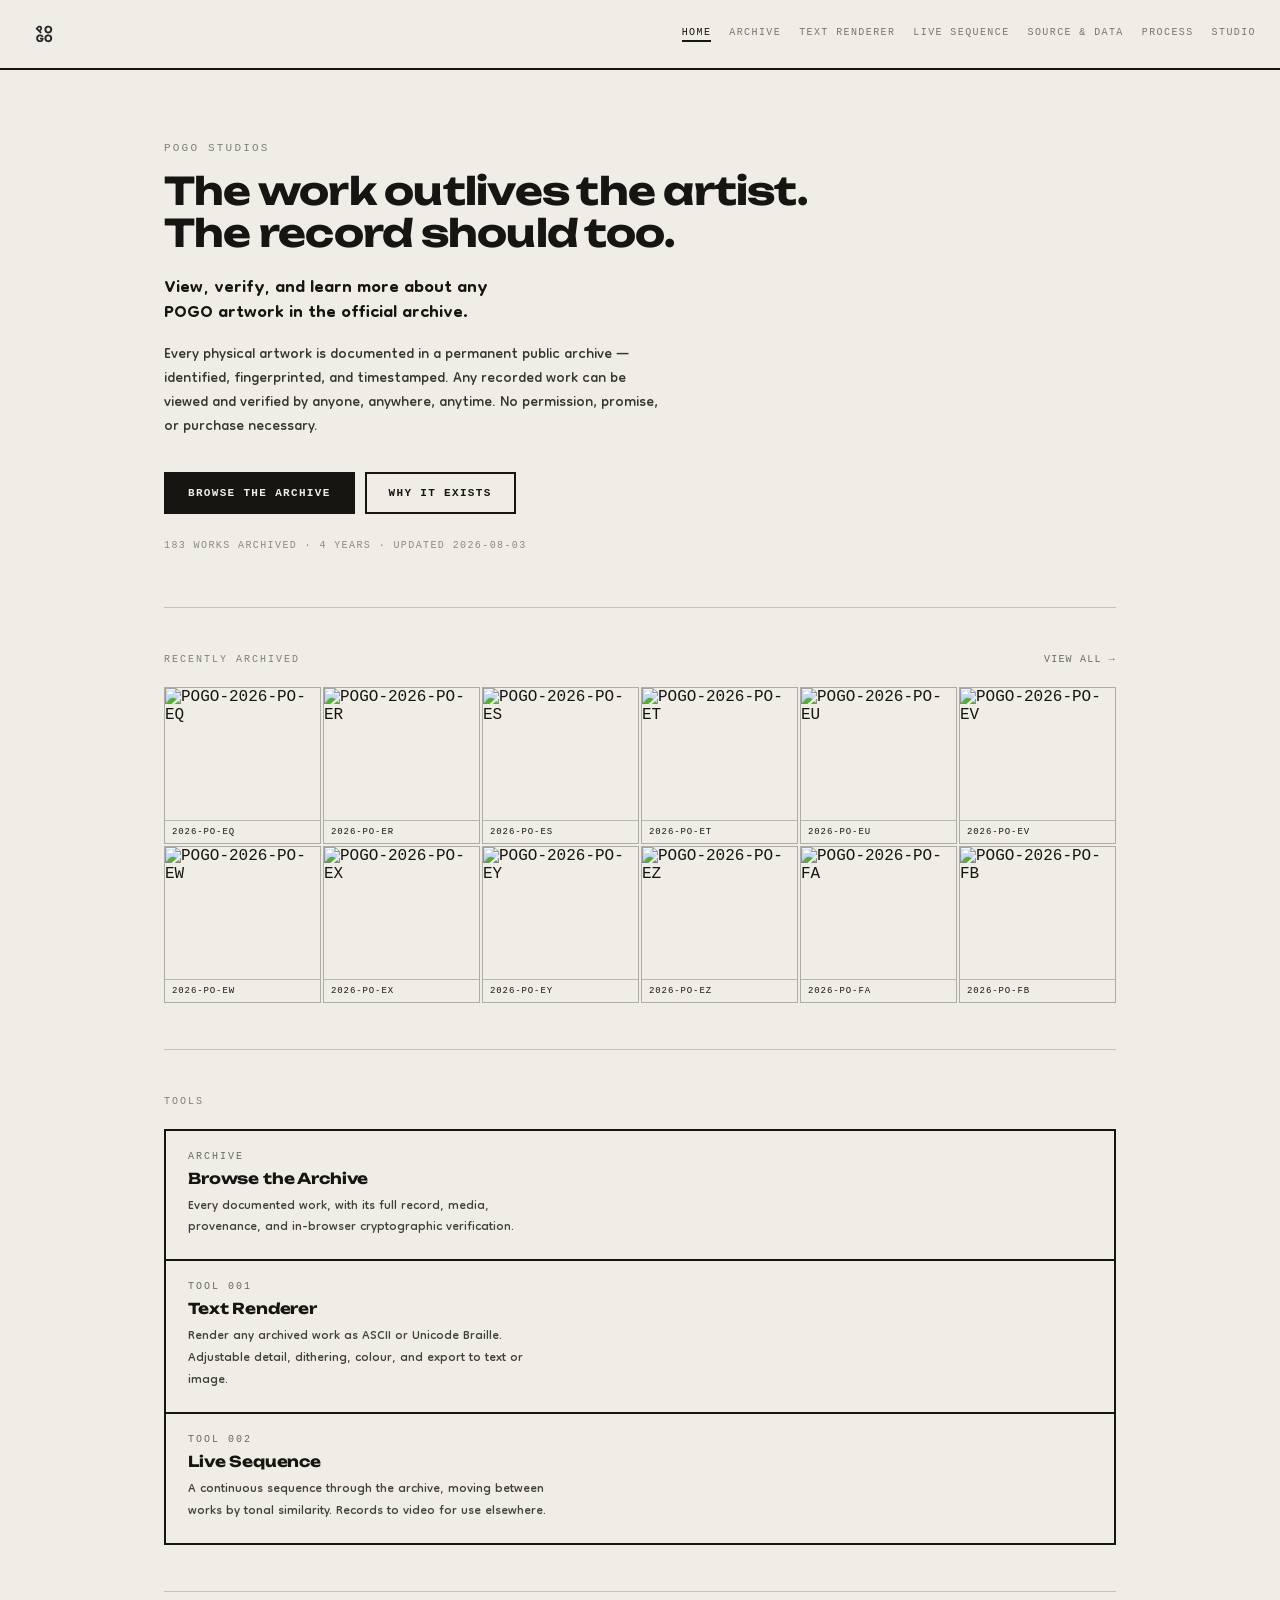
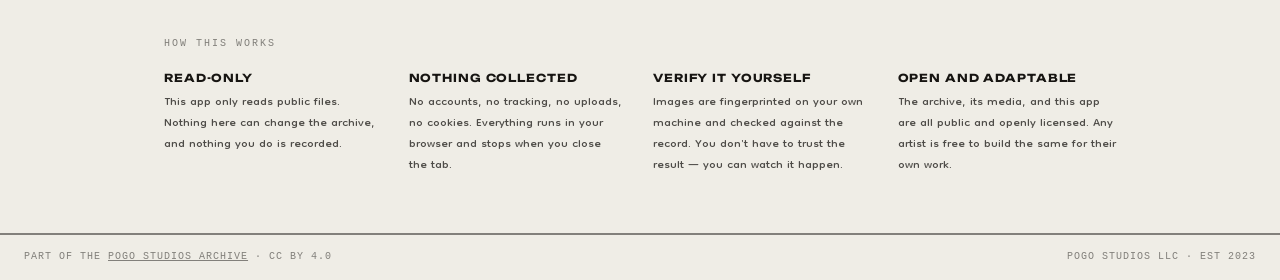
==== index.html @ b451d6ba "Add : Manifest, deep linking, typography, inquiry composer, accessibility Replaces GitHub API querie" ====
<!DOCTYPE html>
<html lang="en">
<head>
<meta charset="UTF-8">
<meta name="viewport" content="width=device-width, initial-scale=1.0">
<title>POGO Studios — Archive & Tools</title>
<meta name="description" content="A public, permanent record of physical artworks by POGO Studios, with tools for exploring and verifying them.">
<link rel="icon" href="pogo-mark.svg" type="image/svg+xml">
<link rel="stylesheet" href="fonts.css">
<style>
  * { box-sizing: border-box; margin: 0; padding: 0; }
  body {
    background: #EFEDE6; color: #171512;
    font-family: 'IBM Plex Mono', ui-monospace, 'Cascadia Code', Menlo, monospace;
    min-height: 100vh; display: flex; flex-direction: column;
  }
  nav {
    border-bottom: 2px solid #171512; padding: 14px 24px;
    display: flex; justify-content: space-between; align-items: center;
    flex-wrap: wrap; gap: 12px;
  }
  .mark {
    display: flex; align-items: center; gap: 9px;
    font-size: 12px; letter-spacing: 0.18em; font-weight: 700;
    color: #171512; text-decoration: none;
  }
  .mark img { height: 40px; width: auto; display: block; }
  .mark:hover { opacity: 0.6; }
  .navlinks { display: flex; gap: 18px; flex-wrap: wrap; }
  .navlinks a {
    color: #171512; text-decoration: none; font-size: 10px;
    letter-spacing: 0.14em; opacity: 0.55; padding-bottom: 2px;
    border-bottom: 2px solid transparent;
  }
  .navlinks a:hover { opacity: 1; }
  .navlinks a.here { opacity: 1; border-bottom-color: #171512; }

  main { flex: 1; width: 100%; max-width: 1000px; margin: 0 auto; padding: 0 24px; }

  .intro { padding: 72px 0 56px; border-bottom: 1px solid rgba(23,21,18,0.2); }
  .eyebrow { font-size: 11px; letter-spacing: 0.2em; opacity: 0.5; margin-bottom: 16px; }
  h1 {
    font-family: var(--font-display);
    font-size: clamp(21px, 4vw, 38px); font-weight: 700;
    letter-spacing: -0.02em; line-height: 1.1; max-width: 24ch;
    hyphens: none; text-wrap: nowrap;
  }
  .subhead {
    font-family: var(--font-body);
    margin-top: 22px; font-size: clamp(21px, 2.8vw, 27px); line-height: 0.95;
    font-weight: 700; max-width: 46ch; text-wrap: balance; hyphens: none;
  }
  .lede {
    font-family: var(--font-body);
    margin-top: 16px; font-size: clamp(19px, 2.2vw, 22px); line-height: 1.1;
    max-width: 62ch; opacity: 0.85; text-align: left;
    hyphens: none; text-wrap: pretty;
  }
  .assure div p { text-align: left; hyphens: none; text-wrap: pretty; }
  .cta { display: flex; gap: 10px; margin-top: 32px; flex-wrap: wrap; }
  .cta a {
    text-decoration: none; font-size: 11px; letter-spacing: 0.12em; font-weight: 700;
    padding: 13px 22px; border: 2px solid #171512; color: #171512;
  }
  .cta a.primary { background: #171512; color: #EFEDE6; }
  .cta a:hover { background: #171512; color: #EFEDE6; }
  .cta a.primary:hover { background: transparent; color: #171512; }
  .stat { margin-top: 26px; font-size: 10px; letter-spacing: 0.14em; opacity: 0.45; }

  .section { padding: 46px 0; border-bottom: 1px solid rgba(23,21,18,0.2); }
  .shead {
    display: flex; justify-content: space-between; align-items: baseline;
    gap: 12px; flex-wrap: wrap; margin-bottom: 22px;
  }
  .stitle { font-size: 10px; letter-spacing: 0.2em; opacity: 0.5; }
  .smore { font-size: 10px; letter-spacing: 0.12em; color: #171512; text-decoration: none; opacity: 0.6; }
  .smore:hover { opacity: 1; }

  .grid { display: grid; grid-template-columns: repeat(auto-fill, minmax(150px, 1fr)); gap: 2px; }
  .cell {
    display: block; text-decoration: none; color: #171512;
    border: 1px solid rgba(23,21,18,0.3); background: transparent;
    aspect-ratio: 1 / 1; position: relative; overflow: hidden;
  }
  .cell img { width: 100%; height: 100%; object-fit: cover; display: block; }
  .cell .cid {
    position: absolute; left: 0; right: 0; bottom: 0;
    background: rgba(239,237,230,0.92); font-size: 9px; letter-spacing: 0.1em;
    padding: 6px 7px; border-top: 1px solid rgba(23,21,18,0.25);
  }
  .cell:hover { outline: 2px solid #171512; outline-offset: -2px; }
  .gridnote { font-size: 10px; opacity: 0.45; letter-spacing: 0.1em; }

  .tools { display: flex; flex-direction: column; }
  .tool {
    display: block; text-decoration: none; color: #171512;
    border: 2px solid #171512; padding: 20px 22px;
    transition: background 0.15s, color 0.15s;
  }
  .tool + .tool { border-top: none; }
  .tool:hover { background: #171512; color: #EFEDE6; }
  .tool .num { font-size: 10px; letter-spacing: 0.2em; opacity: 0.6; }
  .tool .name { font-family: var(--font-display); font-size: 15px; font-weight: 700; margin-top: 7px; letter-spacing: -0.01em; }
  .tool .desc { font-family: var(--font-body); font-size: 19px; line-height: 1.15; margin-top: 8px; opacity: 0.8; max-width: 52ch; }

  .assure { display: grid; grid-template-columns: repeat(auto-fit, minmax(210px, 1fr)); gap: 26px; }
  .assure div h3 { font-family: var(--font-display); font-size: 11px; letter-spacing: 0.08em; margin-bottom: 8px; }
  .assure div p { font-family: var(--font-body); font-size: 18px; line-height: 1.18; opacity: 0.75; }

  footer {
    border-top: 2px solid #171512; padding: 16px 24px; margin-top: 10px;
    font-size: 10px; letter-spacing: 0.1em; opacity: 0.5;
    display: flex; justify-content: space-between; align-items: center;
    gap: 12px; flex-wrap: wrap;
  }
  footer a { color: inherit; }
  @media (max-width: 600px) { footer { flex-direction: column; align-items: flex-start; gap: 6px; } }

  @media (max-width: 900px) {
    nav { padding: 11px 16px; }
    .navlinks {
      flex-wrap: nowrap; overflow-x: auto; gap: 14px;
      -webkit-overflow-scrolling: touch; scrollbar-width: none; max-width: 100%;
    }
    .navlinks::-webkit-scrollbar { display: none; }
    .navlinks a { white-space: nowrap; font-size: 9.5px; }
    main { padding: 0 16px; }
    .intro { padding: 44px 0 38px; }
    h1 { text-wrap: balance; }
    h1 br { display: none; }
    .section { padding: 34px 0; }
    .grid { grid-template-columns: repeat(auto-fill, minmax(120px, 1fr)); }
  }
  @media (max-width: 600px) {
    .mark span { display: none; }
    .mark img { height: 34px; }
  }
</style>
</head>
<body>

<nav>
  <a class="mark" href="index.html"><img src="pogo-mark.svg" alt="POGO Studios"></a>
  <div class="navlinks">
    <a href="index.html" class="here">HOME</a>
    <a href="archive.html">ARCHIVE</a>
    <a href="text-renderer.html">TEXT RENDERER</a>
    <a href="art-to-text-live-sequence.html">LIVE SEQUENCE</a>
    <a href="https://github.com/POGO-XYZ" target="_blank" rel="noopener">SOURCE &amp; DATA</a>
    <a href="https://www.pogostudios.xyz/process" target="_blank" rel="noopener">PROCESS</a>
    <a href="https://www.pogostudios.xyz" target="_blank" rel="noopener">STUDIO</a>
  </div>
</nav>

<main>

  <section class="intro">
    <div class="eyebrow">POGO STUDIOS</div>
    <h1>The work outlives the artist.<br>The record should too.</h1>
    <p class="subhead">View, verify, and learn more about any POGO artwork in the official archive.</p>
    <p class="lede">
      Every physical artwork is documented in a permanent public archive — identified,
      fingerprinted, and timestamped. Any recorded work can be viewed and verified by
      anyone, anywhere, anytime. No permission, promise, or purchase necessary.
    </p>
    <div class="cta">
      <a class="primary" href="archive.html">BROWSE THE ARCHIVE</a>
      <a href="https://www.pogostudios.xyz/writings/all-creation-testifies" target="_blank" rel="noopener">WHY IT EXISTS</a>
    </div>
    <div class="stat" id="stat">&nbsp;</div>
  </section>

  <section class="section">
    <div class="shead">
      <div class="stitle">RECENTLY ARCHIVED</div>
      <a class="smore" href="archive.html">VIEW ALL →</a>
    </div>
    <div class="grid" id="recent"><div class="gridnote">Loading…</div></div>
  </section>

  <section class="section">
    <div class="shead"><div class="stitle">TOOLS</div></div>
    <div class="tools">
      <a class="tool" href="archive.html">
        <div class="num">ARCHIVE</div>
        <div class="name">Browse the Archive</div>
        <div class="desc">Every documented work, with its full record, media, provenance, and in-browser cryptographic verification.</div>
      </a>
      <a class="tool" href="text-renderer.html">
        <div class="num">TOOL 001</div>
        <div class="name">Text Renderer</div>
        <div class="desc">Render any archived work as ASCII or Unicode Braille. Adjustable detail, dithering, colour, and export to text or image.</div>
      </a>
      <a class="tool" href="art-to-text-live-sequence.html">
        <div class="num">TOOL 002</div>
        <div class="name">Live Sequence</div>
        <div class="desc">A continuous sequence through the archive, moving between works by tonal similarity. Records to video for use elsewhere.</div>
      </a>
    </div>
  </section>

  <section class="section" style="border-bottom:none">
    <div class="shead"><div class="stitle">HOW THIS WORKS</div></div>
    <div class="assure">
      <div>
        <h3>READ-ONLY</h3>
        <p>This app only reads public files. Nothing here can change the archive, and nothing you do is recorded.</p>
      </div>
      <div>
        <h3>NOTHING COLLECTED</h3>
        <p>No accounts, no tracking, no uploads, no cookies. Everything runs in your browser and stops when you close the tab.</p>
      </div>
      <div>
        <h3>VERIFY IT YOURSELF</h3>
        <p>Images are fingerprinted on your own machine and checked against the record. You don't have to trust the result — you can watch it happen.</p>
      </div>
      <div>
        <h3>OPEN AND ADAPTABLE</h3>
        <p>The archive, its media, and this app are all public and openly licensed. Any artist is free to build the same for their own work.</p>
      </div>
    </div>
  </section>

</main>

<footer>
  <span>PART OF THE <a href="https://github.com/POGO-XYZ/POGO-ARCHIVE" target="_blank" rel="noopener">POGO STUDIOS ARCHIVE</a> · CC BY 4.0</span>
  <span>POGO STUDIOS LLC · EST 2023</span>
</footer>

<script>
(function () {
  "use strict";
  var RAW = "https://raw.githubusercontent.com/POGO-XYZ/POGO-ARCHIVE/main/";

  Promise.all([
    fetch("manifest.json", { cache: "no-cache" })
      .then(function (r) { return r.ok ? r.json() : null; }).catch(function () { return null; }),
    fetch(RAW + "LINKS/LISTINGS.JSON", { cache: "no-cache" })
      .then(function (r) { return r.json(); }).catch(function () { return { listings: {} }; })
  ]).then(function (res) {
    var m = res[0];
    var grid = document.getElementById("recent");
    if (!m || !m.works || !m.works.length) {
      grid.innerHTML = '<div class="gridnote">' +
        '<a class="smore" href="archive.html">OPEN THE ARCHIVE →</a></div>';
      return;
    }

    document.getElementById("stat").textContent =
      m.count + " WORKS ARCHIVED \u00B7 " + m.years.length + " YEARS \u00B7 UPDATED " + m.generated;

    var html = "";
    m.works.slice(0, 12).forEach(function (w) {
      if (!w.media_url) return;
      html += '<a class="cell" href="archive.html?id=' + encodeURIComponent(w.id) + '">' +
              '<img src="' + w.media_url + '" alt="' + w.id + '" loading="lazy">' +
              '<span class="cid">' + w.id.replace("POGO-", "") + '</span></a>';
    });
    grid.innerHTML = html || '<div class="gridnote">No media available yet.</div>';
  });
})();
</script>
</body>
</html>
---- fonts.css ----
/* POGO-APP — typography
   Self-hosted so the app has no third-party dependency and works offline.
   Unbounded  : headings and display
   Dongle     : body copy
   Annie      : occasional handwritten accents
   Monospace  : IDs, hashes, labels, and text renders — kept deliberately */

@font-face {
  font-family: 'Unbounded';
  src: url('fonts/unbounded-400.woff2') format('woff2');
  font-weight: 400; font-style: normal; font-display: swap;
}
@font-face {
  font-family: 'Unbounded';
  src: url('fonts/unbounded-700.woff2') format('woff2');
  font-weight: 700; font-style: normal; font-display: swap;
}
@font-face {
  font-family: 'Dongle';
  src: url('fonts/dongle-300.woff2') format('woff2');
  font-weight: 300; font-style: normal; font-display: swap;
}
@font-face {
  font-family: 'Dongle';
  src: url('fonts/dongle-400.woff2') format('woff2');
  font-weight: 400; font-style: normal; font-display: swap;
}
@font-face {
  font-family: 'Dongle';
  src: url('fonts/dongle-700.woff2') format('woff2');
  font-weight: 700; font-style: normal; font-display: swap;
}
@font-face {
  font-family: 'Annie Use Your Telescope';
  src: url('fonts/annie-400.woff2') format('woff2');
  font-weight: 400; font-style: normal; font-display: swap;
}

:root {
  --font-display: 'Unbounded', ui-sans-serif, system-ui, sans-serif;
  --font-body: 'Dongle', ui-sans-serif, system-ui, sans-serif;
  --font-hand: 'Annie Use Your Telescope', cursive;
  --font-mono: 'IBM Plex Mono', ui-monospace, 'Cascadia Code', Menlo, monospace;
}

/* Dongle renders small for its point size — it needs a larger base
   and a tighter line height than a typical sans would. */
.body-type {
  font-family: var(--font-body);
  font-size: 1.5em;
  line-height: 1.35;
}
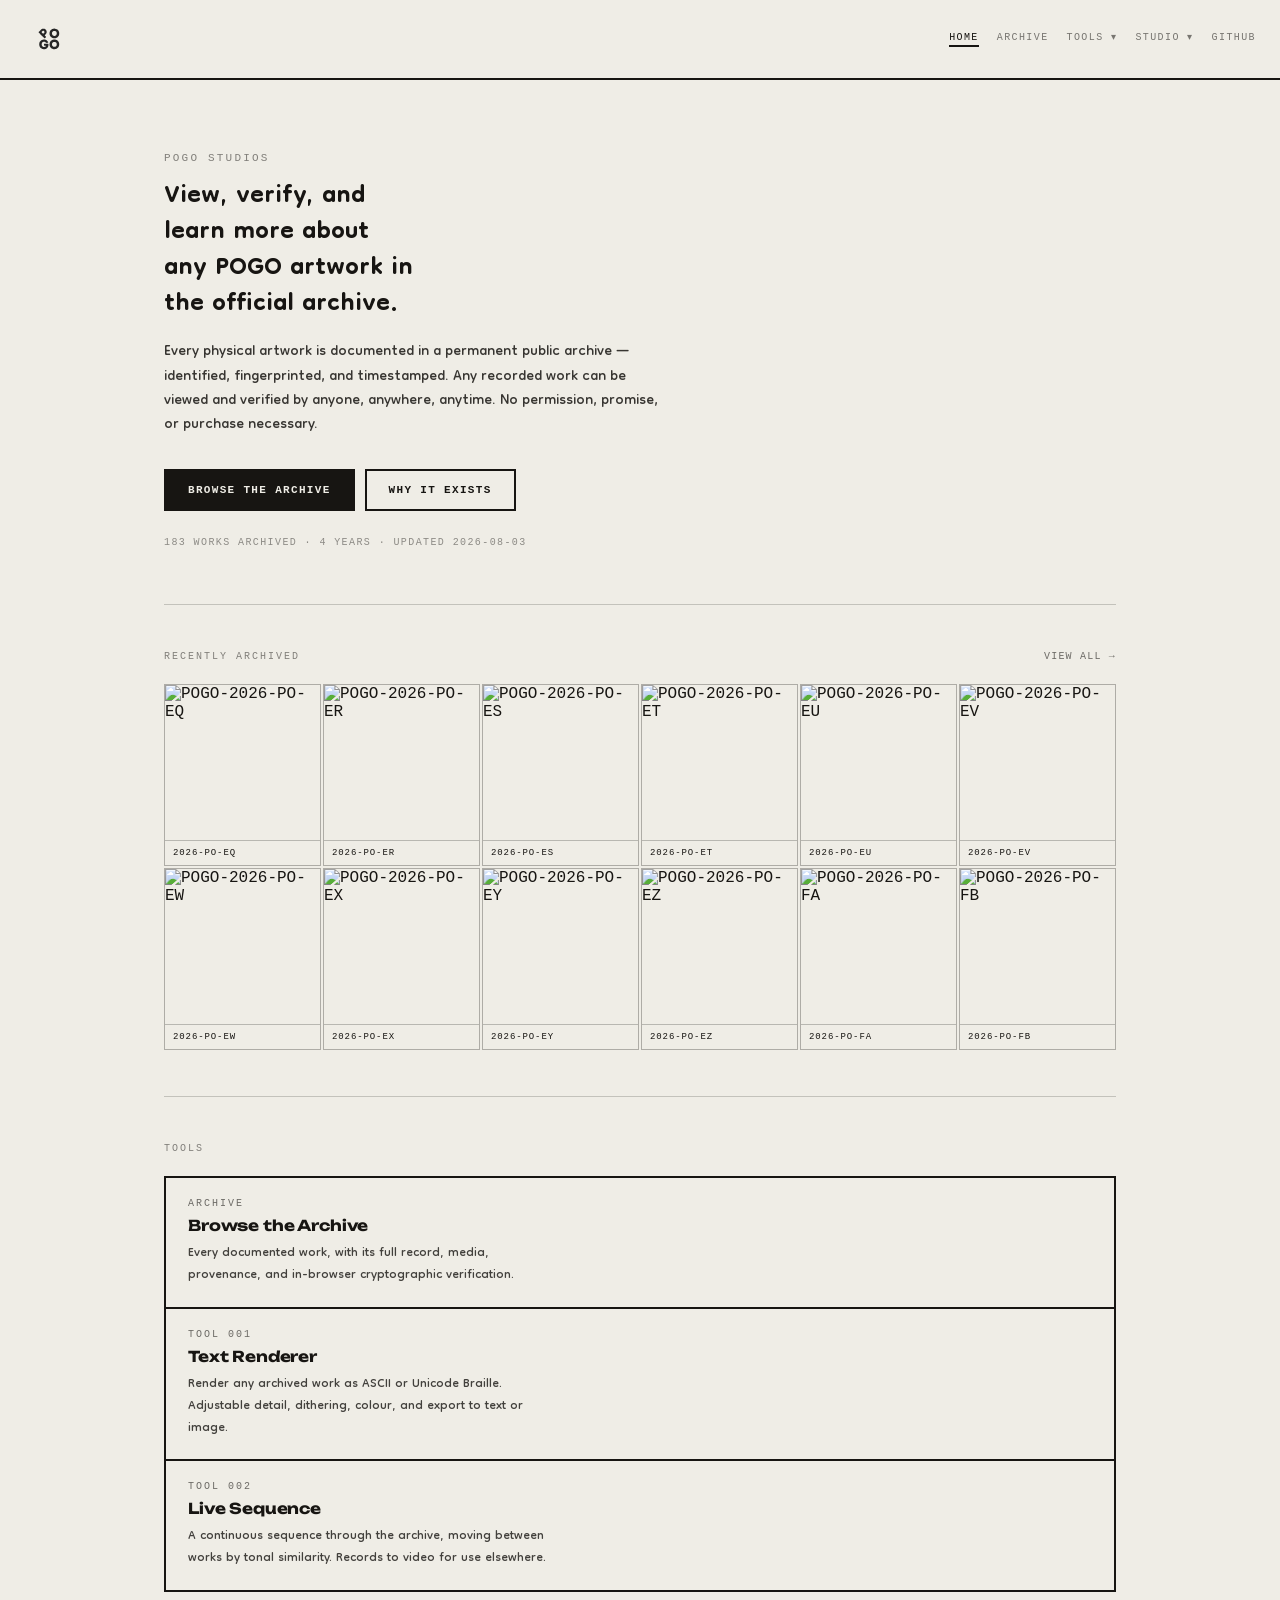
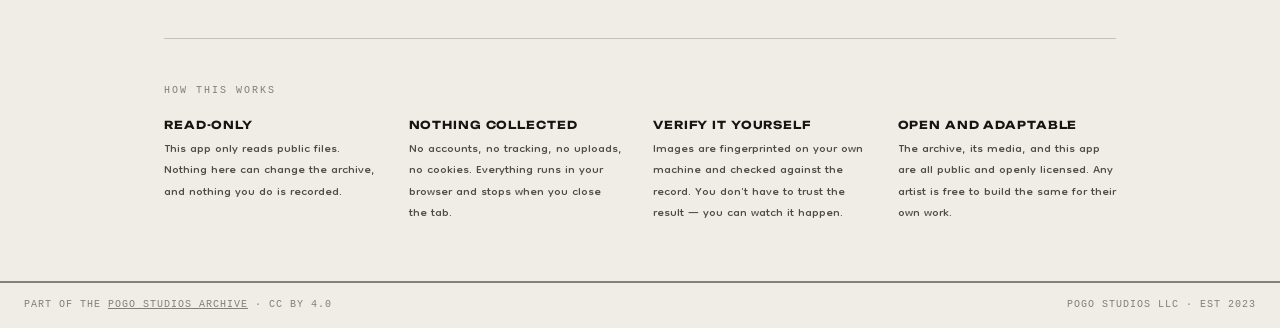
==== commit 4cd6385d: "Add browse grid, work navigation, and nav menus Archive opens to a browsable grid of all works. Adds" ====
--- a/index.html
+++ b/index.html
@@ -24,15 +24,39 @@
     font-size: 12px; letter-spacing: 0.18em; font-weight: 700;
     color: #171512; text-decoration: none;
   }
-  .mark img { height: 40px; width: auto; display: block; }
+  .mark img { height: 50px; width: auto; display: block; }
   .mark:hover { opacity: 0.6; }
-  .navlinks { display: flex; gap: 18px; flex-wrap: wrap; }
+  .navlinks { display: flex; gap: 18px; flex-wrap: wrap; align-items: center; }
   .navlinks a {
     color: #171512; text-decoration: none; font-size: 10px;
     letter-spacing: 0.14em; opacity: 0.55; padding-bottom: 2px;
     border-bottom: 2px solid transparent;
   }
   .navlinks a:hover { opacity: 1; }
+  .navdrop { position: relative; display: flex; align-items: center; }
+  .navtrigger {
+    font-family: inherit; font-size: 10px; letter-spacing: 0.14em;
+    background: none; border: none; padding: 0 0 2px; cursor: pointer;
+    display: block; line-height: inherit; font-weight: inherit;
+    color: #171512; opacity: 0.55; border-bottom: 2px solid transparent;
+  }
+  .navtrigger:hover, .navdrop.open .navtrigger { opacity: 1; }
+  .navdrop.open .navtrigger { border-bottom-color: #171512; }
+  .navmenu {
+    display: none; position: absolute; top: 100%; left: 0; z-index: 60;
+    max-width: min(240px, calc(100vw - 32px));
+    background: #EFEDE6; border: 2px solid #171512; min-width: 172px; margin-top: 6px;
+  }
+  .navdrop.open .navmenu { display: block; }
+  .navmenu a, .navmenu .navcopy {
+    display: block; width: 100%; text-align: left; padding: 10px 13px;
+    font-family: inherit; font-size: 10px; letter-spacing: 0.12em;
+    border: none; border-bottom: 1px solid rgba(128,128,128,0.35);
+    background: none; color: inherit; opacity: 0.75; cursor: pointer;
+  }
+  .navmenu a:last-child, .navmenu .navcopy:last-child { border-bottom: none; }
+  .navmenu a:hover, .navmenu .navcopy:hover { opacity: 1; background: rgba(128,128,128,0.16); }
+
   .navlinks a.here { opacity: 1; border-bottom-color: #171512; }
 
   main { flex: 1; width: 100%; max-width: 1000px; margin: 0 auto; padding: 0 24px; }
@@ -47,8 +71,9 @@
   }
   .subhead {
     font-family: var(--font-body);
-    margin-top: 22px; font-size: clamp(21px, 2.8vw, 27px); line-height: 0.95;
-    font-weight: 700; max-width: 46ch; text-wrap: balance; hyphens: none;
+    margin-top: 0; font-size: clamp(26px, 4vw, 38px); line-height: 0.95;
+    font-weight: 700; max-width: 24ch; text-wrap: balance; hyphens: none;
+    letter-spacing: 0;
   }
   .lede {
     font-family: var(--font-body);
@@ -80,15 +105,19 @@
   .cell {
     display: block; text-decoration: none; color: #171512;
     border: 1px solid rgba(23,21,18,0.3); background: transparent;
-    aspect-ratio: 1 / 1; position: relative; overflow: hidden;
-  }
-  .cell img { width: 100%; height: 100%; object-fit: cover; display: block; }
+  }
+  .cell .thumb {
+    aspect-ratio: 1 / 1; width: 100%; overflow: hidden;
+    display: block; background: #EFEDE6;
+  }
+  .cell .thumb img {
+    width: 100%; height: 100%; object-fit: contain; display: block;
+  }
   .cell .cid {
-    position: absolute; left: 0; right: 0; bottom: 0;
-    background: rgba(239,237,230,0.92); font-size: 9px; letter-spacing: 0.1em;
-    padding: 6px 7px; border-top: 1px solid rgba(23,21,18,0.25);
-  }
-  .cell:hover { outline: 2px solid #171512; outline-offset: -2px; }
+    display: block; font-size: 9px; letter-spacing: 0.1em;
+    padding: 7px 8px; border-top: 1px solid rgba(23,21,18,0.25);
+  }
+  .cell:hover { outline: 2px solid #171512; outline-offset: -1px; }
   .gridnote { font-size: 10px; opacity: 0.45; letter-spacing: 0.1em; }
 
   .tools { display: flex; flex-direction: column; }
@@ -133,7 +162,7 @@
   }
   @media (max-width: 600px) {
     .mark span { display: none; }
-    .mark img { height: 34px; }
+    .mark img { height: 42px; }
   }
 </style>
 </head>
@@ -144,11 +173,22 @@
   <div class="navlinks">
     <a href="index.html" class="here">HOME</a>
     <a href="archive.html">ARCHIVE</a>
-    <a href="text-renderer.html">TEXT RENDERER</a>
-    <a href="art-to-text-live-sequence.html">LIVE SEQUENCE</a>
-    <a href="https://github.com/POGO-XYZ" target="_blank" rel="noopener">SOURCE &amp; DATA</a>
-    <a href="https://www.pogostudios.xyz/process" target="_blank" rel="noopener">PROCESS</a>
-    <a href="https://www.pogostudios.xyz" target="_blank" rel="noopener">STUDIO</a>
+    <div class="navdrop">
+      <button class="navtrigger" type="button">TOOLS ▾</button>
+      <div class="navmenu">
+        <a href="text-renderer.html">TEXT RENDERER</a>
+        <a href="art-to-text-live-sequence.html">LIVE SEQUENCE</a>
+      </div>
+    </div>
+    <div class="navdrop">
+      <button class="navtrigger" type="button">STUDIO ▾</button>
+      <div class="navmenu">
+        <a href="https://www.pogostudios.xyz" target="_blank" rel="noopener">STUDIO SITE</a>
+        <a href="https://www.pogostudios.xyz/process" target="_blank" rel="noopener">PROCESS</a>
+        <button class="navcopy" type="button" data-copy="hello@pogostudios.xyz">CONTACT</button>
+      </div>
+    </div>
+    <a href="https://github.com/POGO-XYZ" target="_blank" rel="noopener">GITHUB</a>
   </div>
 </nav>
 
@@ -156,8 +196,7 @@
 
   <section class="intro">
     <div class="eyebrow">POGO STUDIOS</div>
-    <h1>The work outlives the artist.<br>The record should too.</h1>
-    <p class="subhead">View, verify, and learn more about any POGO artwork in the official archive.</p>
+    <h1 class="subhead">View, verify, and learn more about any POGO artwork in the official archive.</h1>
     <p class="lede">
       Every physical artwork is documented in a permanent public archive — identified,
       fingerprinted, and timestamped. Any recorded work can be viewed and verified by
@@ -254,10 +293,48 @@
     m.works.slice(0, 12).forEach(function (w) {
       if (!w.media_url) return;
       html += '<a class="cell" href="archive.html?id=' + encodeURIComponent(w.id) + '">' +
-              '<img src="' + w.media_url + '" alt="' + w.id + '" loading="lazy">' +
+              '<span class="thumb"><img src="' + w.media_url + '" alt="' + w.id + '" loading="lazy"></span>' +
               '<span class="cid">' + w.id.replace("POGO-", "") + '</span></a>';
     });
     grid.innerHTML = html || '<div class="gridnote">No media available yet.</div>';
+  });
+})();
+</script>
+
+<script>
+(function () {
+  var drops = document.querySelectorAll(".navdrop");
+  Array.prototype.forEach.call(drops, function (d) {
+    var t = d.querySelector(".navtrigger");
+    t.addEventListener("click", function (e) {
+      e.stopPropagation();
+      var wasOpen = d.classList.contains("open");
+      Array.prototype.forEach.call(drops, function (x) { x.classList.remove("open"); });
+      if (!wasOpen) d.classList.add("open");
+    });
+  });
+  document.addEventListener("click", function () {
+    Array.prototype.forEach.call(drops, function (d) { d.classList.remove("open"); });
+  });
+  document.addEventListener("keydown", function (e) {
+    if (e.key === "Escape") {
+      Array.prototype.forEach.call(drops, function (d) { d.classList.remove("open"); });
+    }
+  });
+
+  // Contact: copy the studio address rather than opening a mail client
+  Array.prototype.forEach.call(document.querySelectorAll(".navcopy"), function (b) {
+    b.addEventListener("click", function (e) {
+      e.stopPropagation();
+      var text = b.getAttribute("data-copy");
+      var done = function (ok) {
+        b.textContent = ok ? "COPIED \u2713" : text;
+        setTimeout(function () { b.textContent = "CONTACT"; }, 1800);
+      };
+      if (navigator.clipboard && navigator.clipboard.writeText) {
+        navigator.clipboard.writeText(text).then(function () { done(true); }, function () { done(false); });
+      } else { done(false); }
+    });
   });
 })();
 </script>
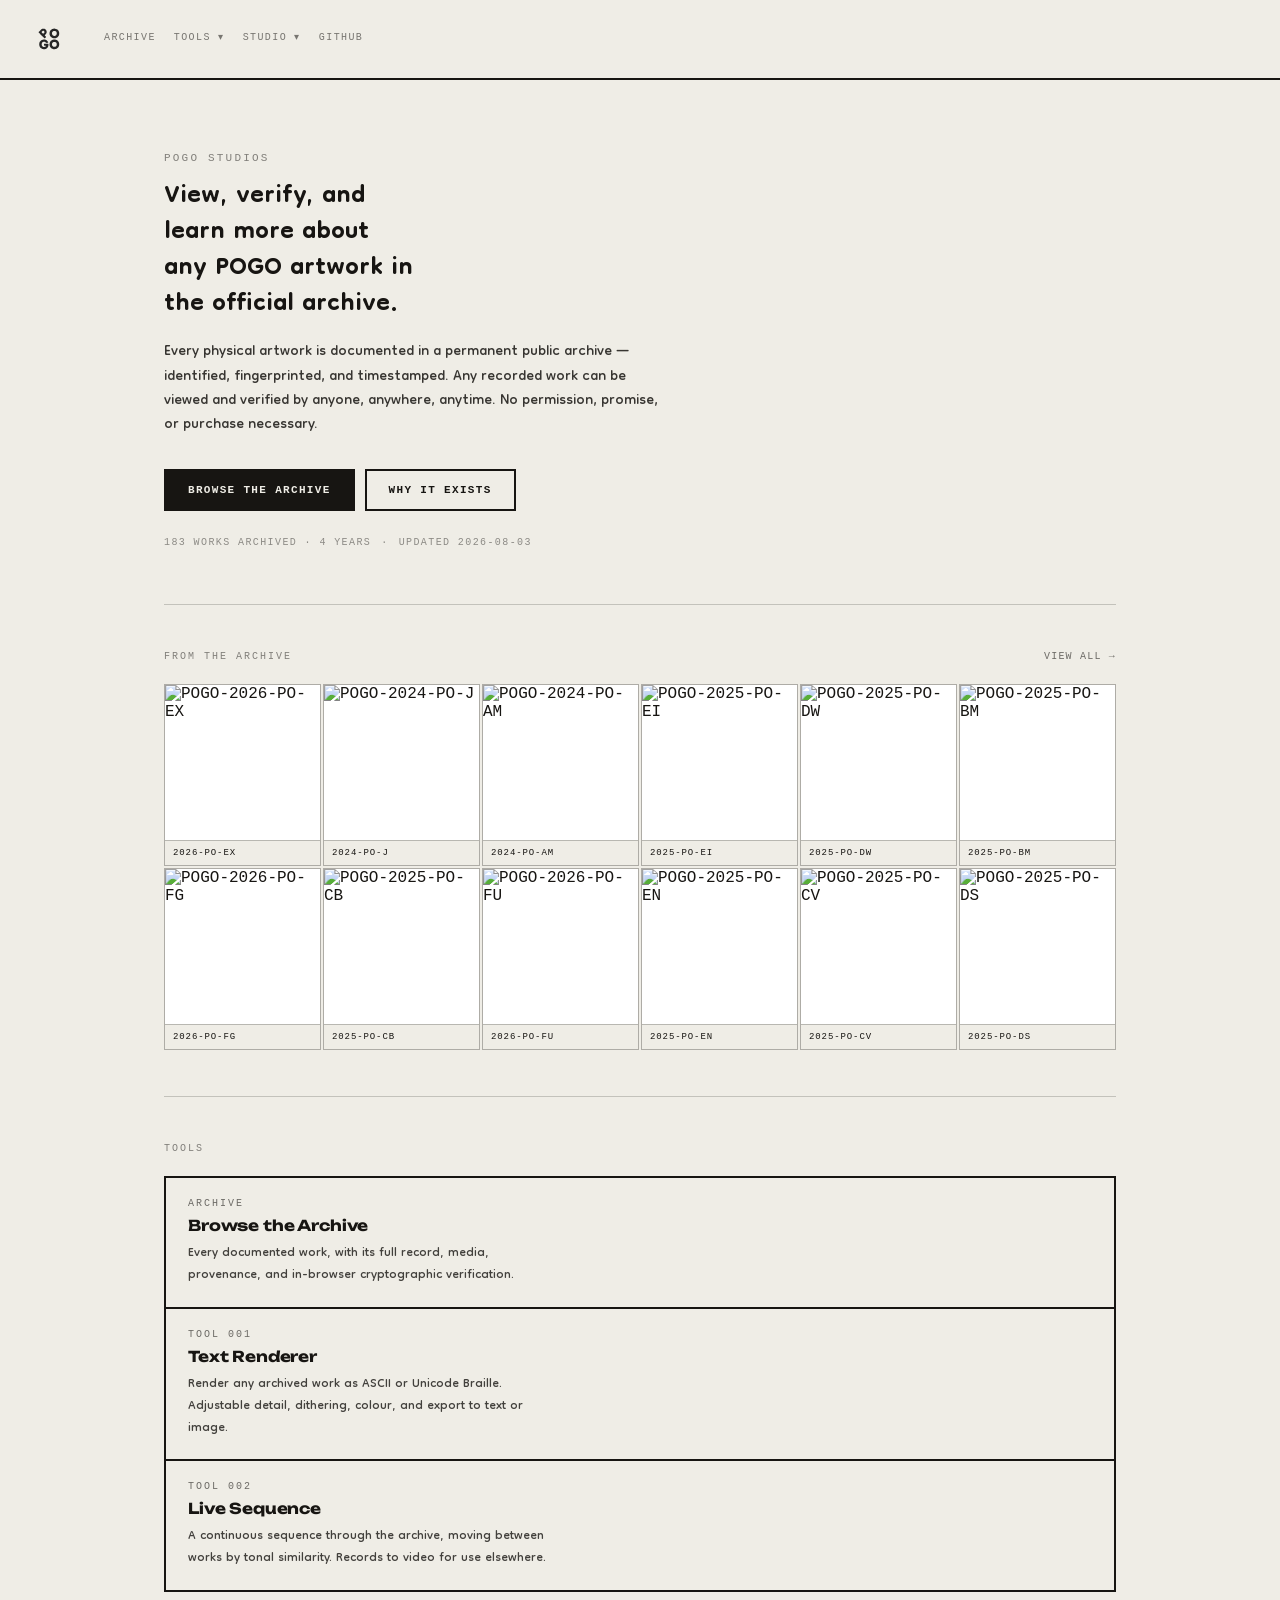
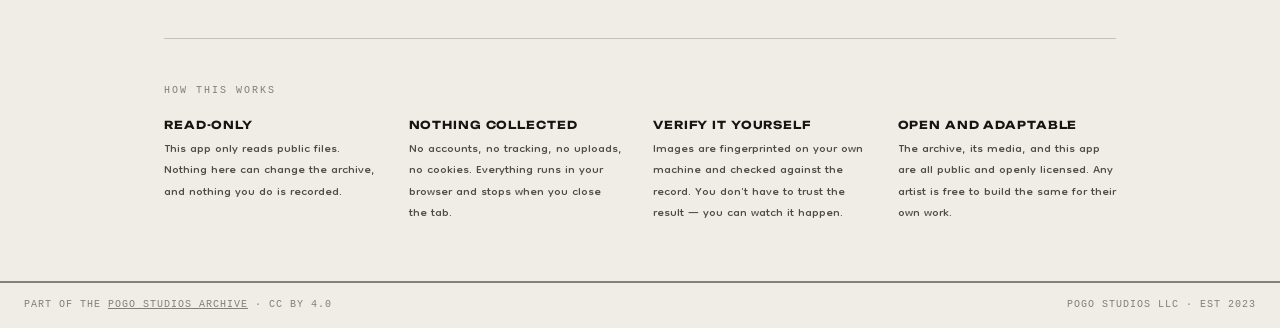
==== commit d5a85ed2: "Add mobile app shell and animated splash Mobile now uses a bottom tab bar and a session splash with " ====
--- a/index.html
+++ b/index.html
@@ -90,7 +90,15 @@
   .cta a.primary { background: #171512; color: #EFEDE6; }
   .cta a:hover { background: #171512; color: #EFEDE6; }
   .cta a.primary:hover { background: transparent; color: #171512; }
-  .stat { margin-top: 26px; font-size: 10px; letter-spacing: 0.14em; opacity: 0.45; }
+  .stat {
+    margin-top: 26px; font-size: 10px; letter-spacing: 0.14em; opacity: 0.45;
+    display: flex; gap: 0 10px; flex-wrap: wrap;
+  }
+  .stat #statDate::before { content: "\00B7"; margin-right: 10px; }
+  @media (max-width: 640px) {
+    .stat { flex-direction: column; gap: 4px; }
+    .stat #statDate::before { content: none; }
+  }
 
   .section { padding: 46px 0; border-bottom: 1px solid rgba(23,21,18,0.2); }
   .shead {
@@ -108,7 +116,7 @@
   }
   .cell .thumb {
     aspect-ratio: 1 / 1; width: 100%; overflow: hidden;
-    display: block; background: #EFEDE6;
+    display: block; background: #FFFFFF;
   }
   .cell .thumb img {
     width: 100%; height: 100%; object-fit: contain; display: block;
@@ -148,11 +156,11 @@
   @media (max-width: 900px) {
     nav { padding: 11px 16px; }
     .navlinks {
-      flex-wrap: nowrap; overflow-x: auto; gap: 14px;
-      -webkit-overflow-scrolling: touch; scrollbar-width: none; max-width: 100%;
-    }
-    .navlinks::-webkit-scrollbar { display: none; }
+      flex-wrap: wrap; overflow: visible; gap: 10px 14px; max-width: 100%;
+    }
     .navlinks a { white-space: nowrap; font-size: 9.5px; }
+    .navmenu a, .navmenu .navcopy { padding: 13px 14px; font-size: 11px; }
+    .navtrigger { font-size: 9.5px; }
     main { padding: 0 16px; }
     .intro { padding: 44px 0 38px; }
     h1 { text-wrap: balance; }
@@ -164,14 +172,84 @@
     .mark span { display: none; }
     .mark img { height: 42px; }
   }
+
+  /* ---------- desktop: nav sits left, menus stay inside the page ---------- */
+  nav { justify-content: flex-start; gap: 30px; }
+  .navmenu { max-width: 190px; min-width: 158px; }
+
+  /* ---------- mobile: app shell rather than a web nav ---------- */
+  .splash {
+    position: fixed; inset: 0; z-index: 200; display: none;
+    align-items: center; justify-content: center; overflow: hidden;
+    background-color: var(--splash-bg, #EFEDE6);
+    transition: opacity 0.5s ease;
+  }
+  /* Artwork sits in its own layer so it can move independently of the mark.
+     The drawing radiates outward, so the motion pushes gently outward too. */
+  .splash::before {
+    content: ""; position: absolute; inset: -6%;
+    background-image: url('splash.webp');
+    background-size: cover; background-position: center;
+    animation: splashDrift 2.6s cubic-bezier(0.16, 0.8, 0.3, 1) both;
+    will-change: transform, opacity;
+  }
+  @keyframes splashDrift {
+    0%   { opacity: 0; transform: scale(1.22) rotate(-2.2deg); }
+    35%  { opacity: 1; }
+    100% { opacity: 1; transform: scale(1.02) rotate(0deg); }
+  }
+  .splash img {
+    position: relative; width: 96px; height: auto;
+    animation: splashMark 1.1s cubic-bezier(0.16, 0.8, 0.3, 1) 0.25s both;
+    filter: drop-shadow(0 0 26px rgba(239,237,230,0.9));
+  }
+  @keyframes splashMark {
+    from { opacity: 0; transform: scale(0.7); }
+    to   { opacity: 1; transform: scale(1); }
+  }
+  .splash.gone { opacity: 0; pointer-events: none; }
+  .splash.gone::before { transform: scale(1.12); transition: transform 0.5s ease; }
+  @media (prefers-reduced-motion: reduce) {
+    .splash::before, .splash img { animation: none; opacity: 1; transform: none; }
+  }
+
+  .appbar { display: none; }
+
+  @media (max-width: 900px) {
+    .splash { display: flex; }
+
+    nav { justify-content: center; padding: 10px 14px; gap: 0; }
+    nav .navlinks { display: none; }
+    .mark { justify-content: center; }
+
+    .appbar {
+      display: flex; position: fixed; bottom: 0; left: 0; right: 0; z-index: 90;
+      background: var(--bar-bg, #EFEDE6);
+      border-top: 2px solid var(--bar-fg, #171512);
+      padding-bottom: env(safe-area-inset-bottom, 0px);
+    }
+    .appbar a {
+      flex: 1; text-align: center; text-decoration: none;
+      color: var(--bar-fg, #171512); font-size: 9.5px; letter-spacing: 0.1em;
+      font-weight: 700; padding: 15px 2px 14px; opacity: 0.45;
+      border-right: 1px solid rgba(128,128,128,0.3);
+    }
+    .appbar a:last-child { border-right: none; }
+    .appbar a.here { opacity: 1; }
+    .appbar a.here::before {
+      content: ""; display: block; height: 2px; width: 22px;
+      background: var(--bar-fg, #171512); margin: -15px auto 11px;
+    }
+    body { padding-bottom: calc(52px + env(safe-area-inset-bottom, 0px)); }
+  }
 </style>
 </head>
 <body>
+<div class="splash" id="splash"><img src="pogo-mark.svg" alt="POGO Studios"></div>
 
 <nav>
   <a class="mark" href="index.html"><img src="pogo-mark.svg" alt="POGO Studios"></a>
   <div class="navlinks">
-    <a href="index.html" class="here">HOME</a>
     <a href="archive.html">ARCHIVE</a>
     <div class="navdrop">
       <button class="navtrigger" type="button">TOOLS ▾</button>
@@ -206,12 +284,12 @@
       <a class="primary" href="archive.html">BROWSE THE ARCHIVE</a>
       <a href="https://www.pogostudios.xyz/writings/all-creation-testifies" target="_blank" rel="noopener">WHY IT EXISTS</a>
     </div>
-    <div class="stat" id="stat">&nbsp;</div>
+    <div class="stat" id="stat"><span id="statMain">&nbsp;</span><span id="statDate"></span></div>
   </section>
 
   <section class="section">
     <div class="shead">
-      <div class="stitle">RECENTLY ARCHIVED</div>
+      <div class="stitle">FROM THE ARCHIVE</div>
       <a class="smore" href="archive.html">VIEW ALL →</a>
     </div>
     <div class="grid" id="recent"><div class="gridnote">Loading…</div></div>
@@ -286,11 +364,18 @@
       return;
     }
 
-    document.getElementById("stat").textContent =
-      m.count + " WORKS ARCHIVED \u00B7 " + m.years.length + " YEARS \u00B7 UPDATED " + m.generated;
-
+    document.getElementById("statMain").textContent =
+      m.count + " WORKS ARCHIVED \u00B7 " + m.years.length + " YEARS";
+    document.getElementById("statDate").textContent = "UPDATED " + m.generated;
+
+    // shuffle so a different twelve appear on each visit
+    var pool = m.works.filter(function (w) { return w.media_url; });
+    for (var i = pool.length - 1; i > 0; i--) {
+      var j = Math.floor(Math.random() * (i + 1));
+      var t = pool[i]; pool[i] = pool[j]; pool[j] = t;
+    }
     var html = "";
-    m.works.slice(0, 12).forEach(function (w) {
+    pool.slice(0, 12).forEach(function (w) {
       if (!w.media_url) return;
       html += '<a class="cell" href="archive.html?id=' + encodeURIComponent(w.id) + '">' +
               '<span class="thumb"><img src="' + w.media_url + '" alt="' + w.id + '" loading="lazy"></span>' +
@@ -338,5 +423,37 @@
   });
 })();
 </script>
+<nav class="appbar">
+  <a href="index.html" data-page="index">HOME</a>
+  <a href="archive.html" data-page="archive">ARCHIVE</a>
+  <a href="text-renderer.html" data-page="text-renderer">RENDER</a>
+  <a href="art-to-text-live-sequence.html" data-page="art-to-text-live-sequence">SEQUENCE</a>
+</nav>
+
+<script>
+(function () {
+  // Splash: shown once per session so returning to a page feels instant
+  var sp = document.getElementById("splash");
+  if (sp) {
+    var seen = false;
+    try { seen = sessionStorage.getItem("pogo-splash") === "1"; } catch (e) {}
+    if (seen) { sp.parentNode.removeChild(sp); }
+    else {
+      try { sessionStorage.setItem("pogo-splash", "1"); } catch (e) {}
+      setTimeout(function () {
+        sp.classList.add("gone");
+        setTimeout(function () { if (sp.parentNode) sp.parentNode.removeChild(sp); }, 500);
+      }, 1500);
+    }
+  }
+  // Mark the active tab from the filename
+  var here = (location.pathname.split("/").pop() || "index.html").replace(/\.html$/, "");
+  if (!here) here = "index";
+  var tabs = document.querySelectorAll(".appbar a");
+  Array.prototype.forEach.call(tabs, function (a) {
+    if (a.getAttribute("data-page") === here) a.classList.add("here");
+  });
+})();
+</script>
 </body>
 </html>
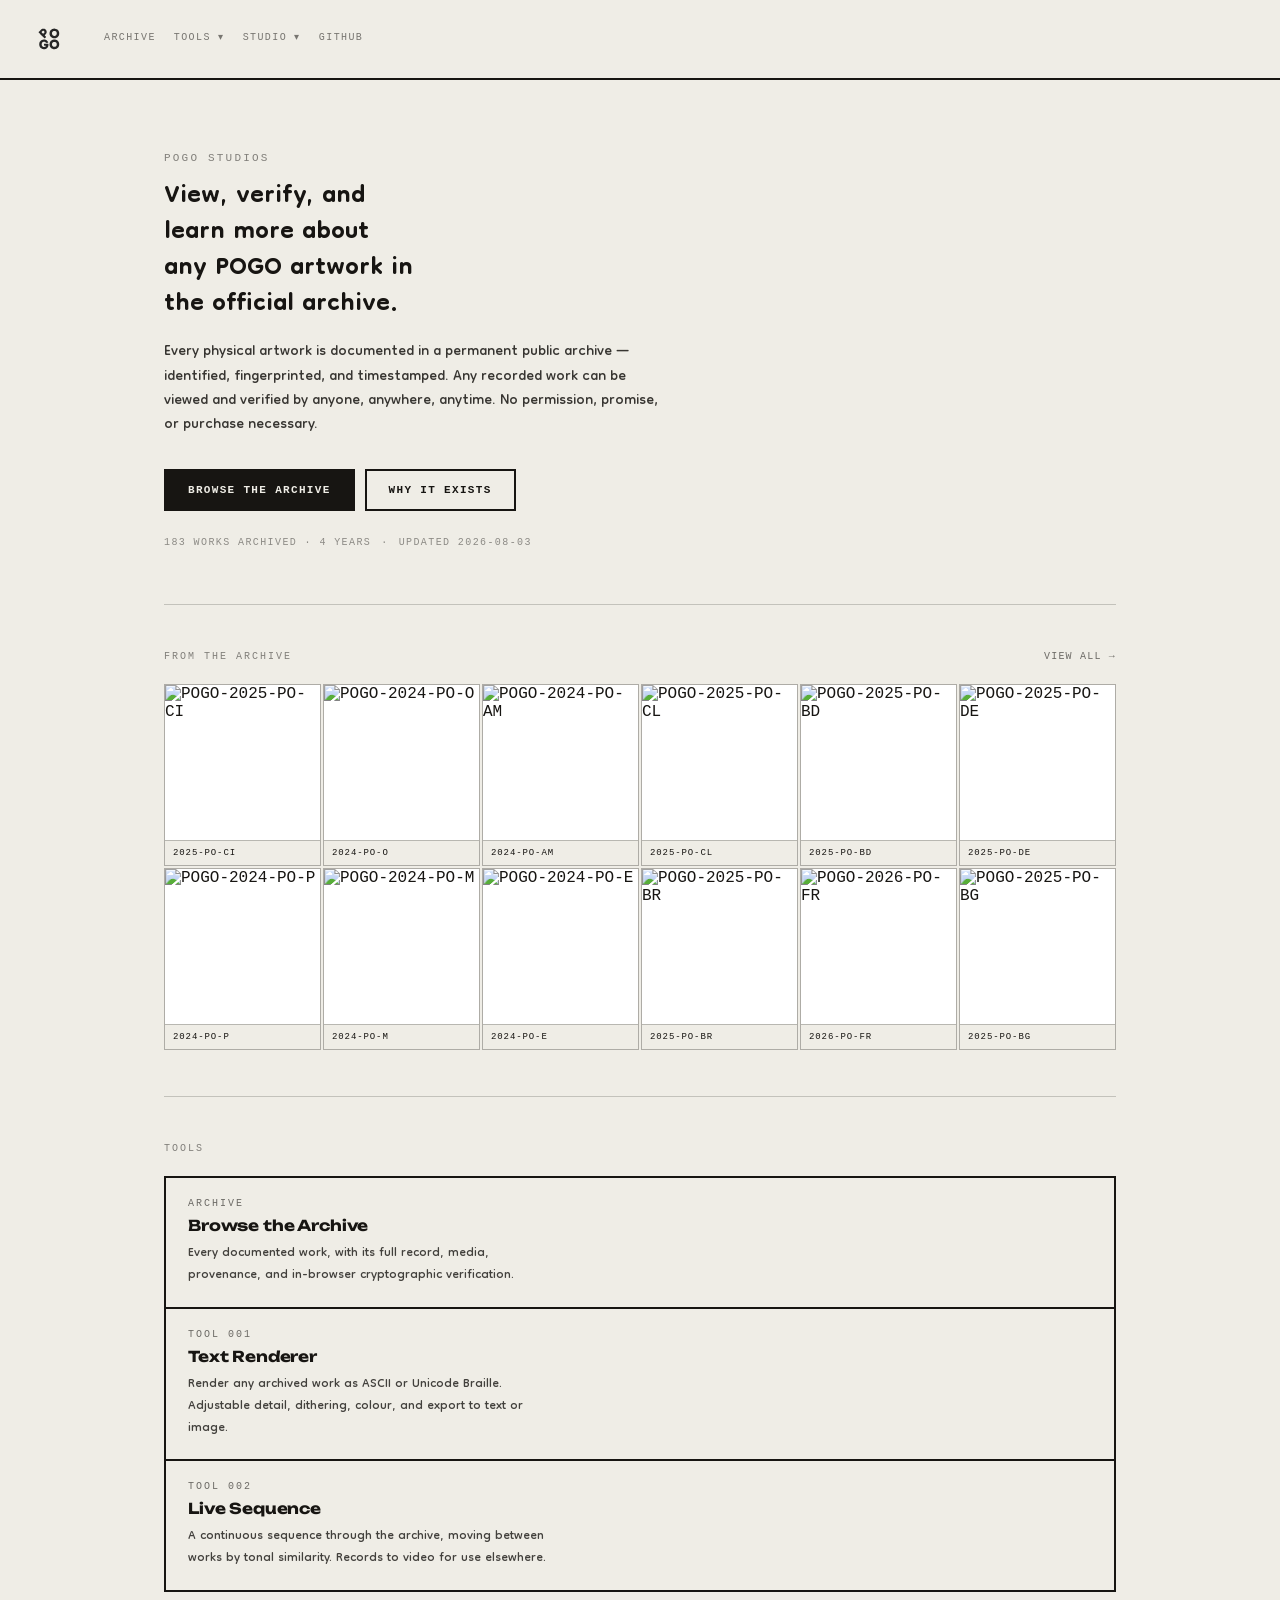
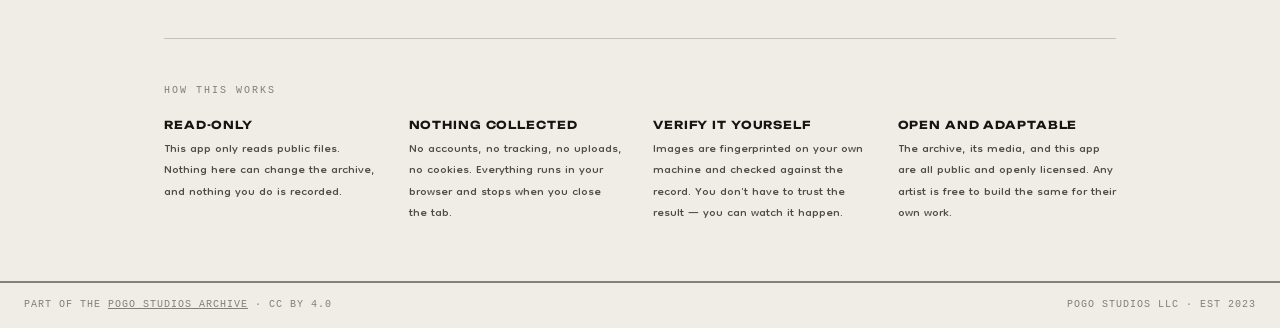
==== commit c0ef2981: "Update Mobile Splash Updating mobile splash from to animated." ====
--- a/index.html
+++ b/index.html
@@ -186,32 +186,20 @@
   }
   /* Artwork sits in its own layer so it can move independently of the mark.
      The drawing radiates outward, so the motion pushes gently outward too. */
-  .splash::before {
-    content: ""; position: absolute; inset: -6%;
-    background-image: url('splash.webp');
+  .splash video, .splash .fallback {
+    position: absolute; inset: 0; width: 100%; height: 100%;
+    object-fit: cover; display: block;
+  }
+  /* shown if the video can't play — never a blank screen */
+  .splash .fallback {
+    background-image: url('splash-poster.webp');
     background-size: cover; background-position: center;
-    animation: splashDrift 2.6s cubic-bezier(0.16, 0.8, 0.3, 1) both;
-    will-change: transform, opacity;
-  }
-  @keyframes splashDrift {
-    0%   { opacity: 0; transform: scale(1.22) rotate(-2.2deg); }
-    35%  { opacity: 1; }
-    100% { opacity: 1; transform: scale(1.02) rotate(0deg); }
   }
   .splash img {
     position: relative; width: 96px; height: auto;
-    animation: splashMark 1.1s cubic-bezier(0.16, 0.8, 0.3, 1) 0.25s both;
     filter: drop-shadow(0 0 26px rgba(239,237,230,0.9));
   }
-  @keyframes splashMark {
-    from { opacity: 0; transform: scale(0.7); }
-    to   { opacity: 1; transform: scale(1); }
-  }
   .splash.gone { opacity: 0; pointer-events: none; }
-  .splash.gone::before { transform: scale(1.12); transition: transform 0.5s ease; }
-  @media (prefers-reduced-motion: reduce) {
-    .splash::before, .splash img { animation: none; opacity: 1; transform: none; }
-  }
 
   .appbar { display: none; }
 
@@ -245,7 +233,12 @@
 </style>
 </head>
 <body>
-<div class="splash" id="splash"><img src="pogo-mark.svg" alt="POGO Studios"></div>
+<div class="splash" id="splash">
+  <div class="fallback"></div>
+  <video src="splash.mp4" poster="splash-poster.webp"
+         autoplay muted playsinline preload="auto"></video>
+  <img src="pogo-mark.svg" alt="POGO Studios">
+</div>
 
 <nav>
   <a class="mark" href="index.html"><img src="pogo-mark.svg" alt="POGO Studios"></a>
@@ -443,7 +436,7 @@
       setTimeout(function () {
         sp.classList.add("gone");
         setTimeout(function () { if (sp.parentNode) sp.parentNode.removeChild(sp); }, 500);
-      }, 1500);
+      }, 2400);
     }
   }
   // Mark the active tab from the filename
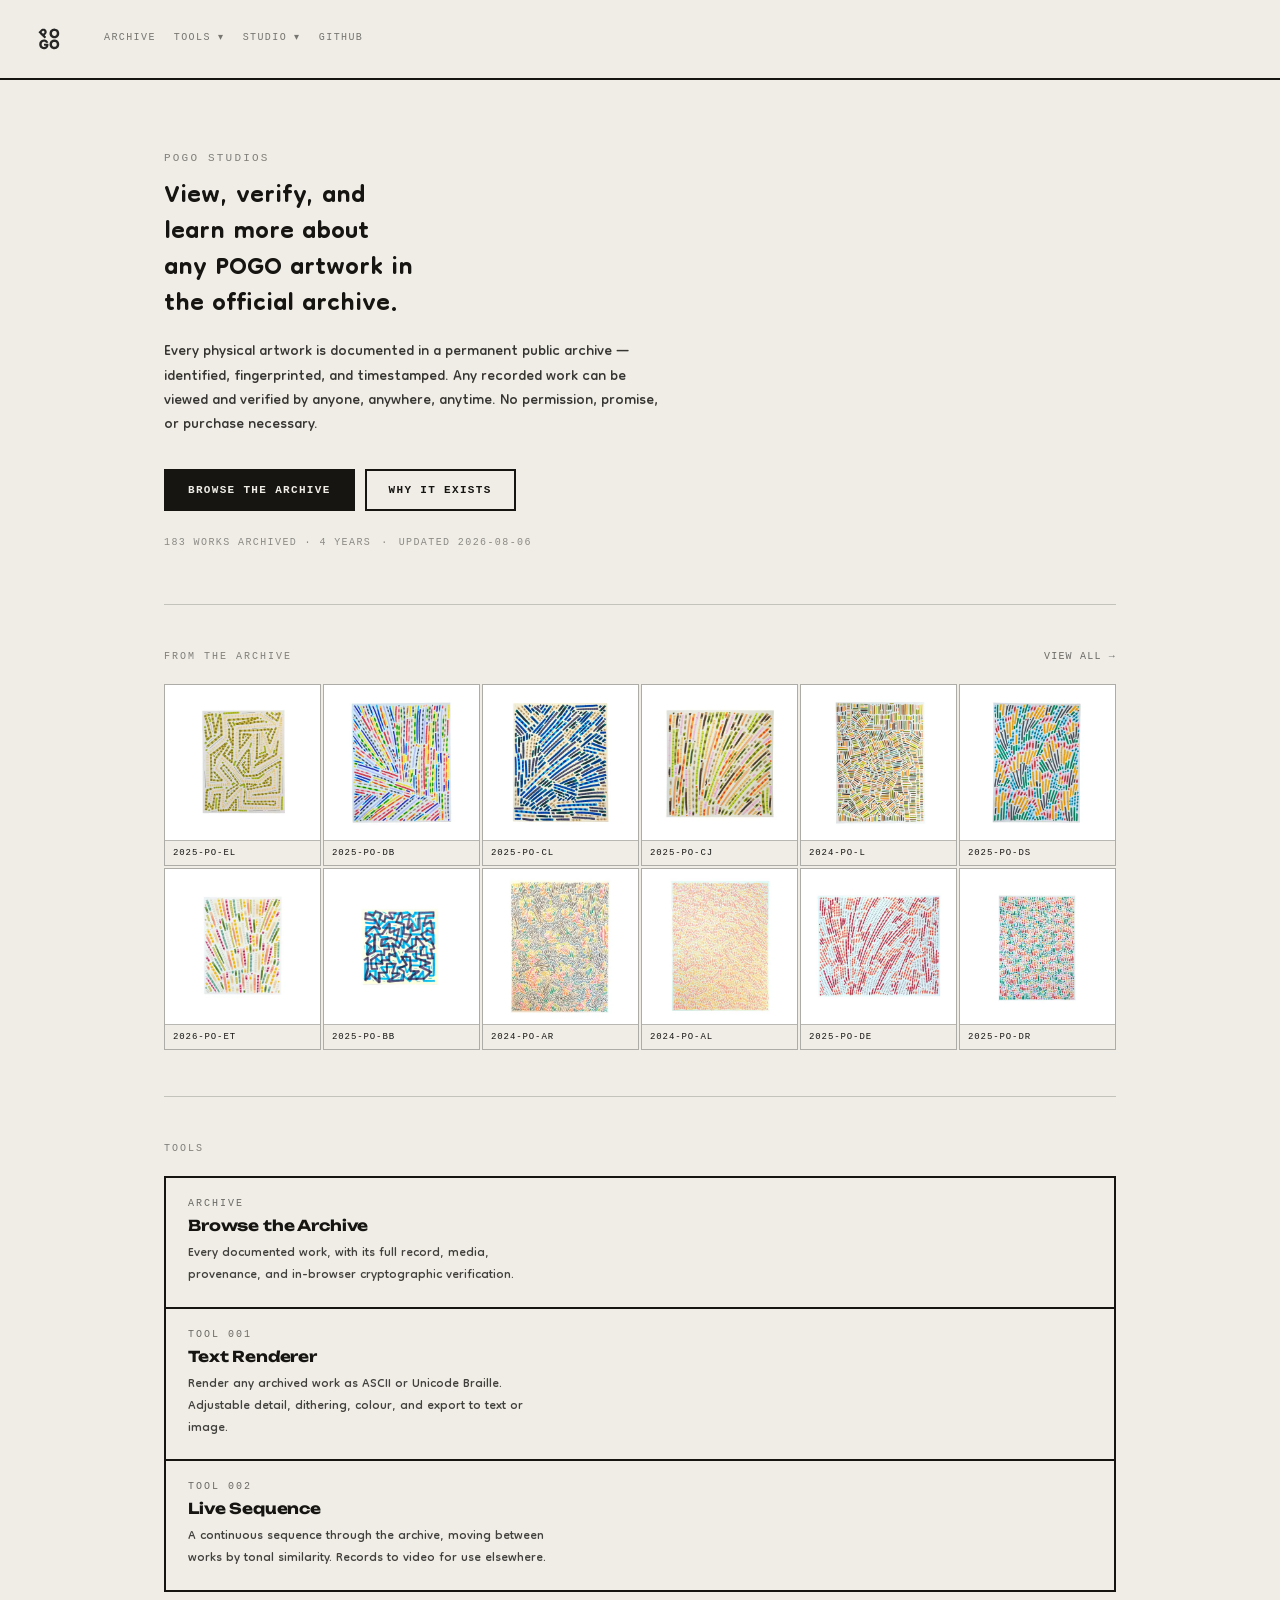
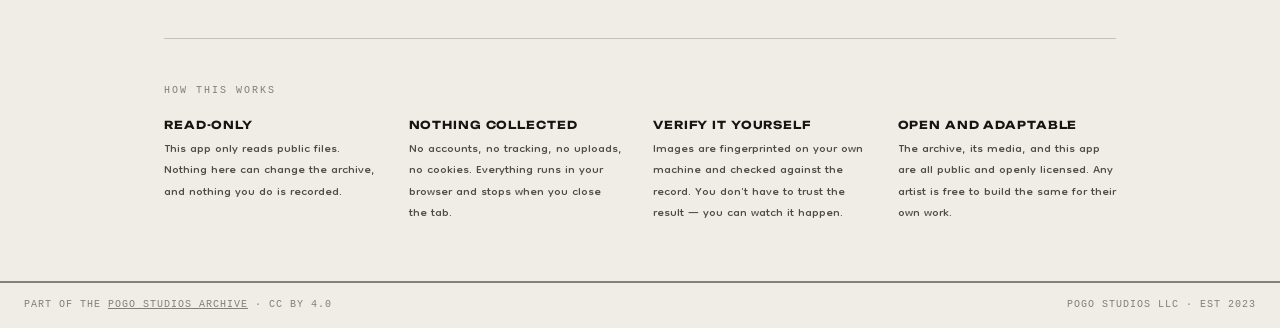
==== commit a621044f: "Add thumbnails, fix text render levels and photo layout Grids now load generated thumbnails instead " ====
--- a/index.html
+++ b/index.html
@@ -186,18 +186,16 @@
   }
   /* Artwork sits in its own layer so it can move independently of the mark.
      The drawing radiates outward, so the motion pushes gently outward too. */
-  .splash video, .splash .fallback {
-    position: absolute; inset: 0; width: 100%; height: 100%;
-    object-fit: cover; display: block;
-  }
-  /* shown if the video can't play — never a blank screen */
-  .splash .fallback {
+  .splash::before {
+    content: ""; position: absolute; inset: 0;
     background-image: url('splash-poster.webp');
     background-size: cover; background-position: center;
   }
   .splash img {
-    position: relative; width: 96px; height: auto;
-    filter: drop-shadow(0 0 26px rgba(239,237,230,0.9));
+    position: relative; width: 108px; height: auto;
+    padding: 26px; border-radius: 50%;
+    background: rgba(239,237,230,0.94);
+    box-shadow: 0 0 0 1px rgba(23,21,18,0.08), 0 8px 40px rgba(23,21,18,0.18);
   }
   .splash.gone { opacity: 0; pointer-events: none; }
 
@@ -233,12 +231,7 @@
 </style>
 </head>
 <body>
-<div class="splash" id="splash">
-  <div class="fallback"></div>
-  <video src="splash.mp4" poster="splash-poster.webp"
-         autoplay muted playsinline preload="auto"></video>
-  <img src="pogo-mark.svg" alt="POGO Studios">
-</div>
+<div class="splash" id="splash"><img src="pogo-mark.svg" alt="POGO Studios"></div>
 
 <nav>
   <a class="mark" href="index.html"><img src="pogo-mark.svg" alt="POGO Studios"></a>
@@ -370,8 +363,10 @@
     var html = "";
     pool.slice(0, 12).forEach(function (w) {
       if (!w.media_url) return;
+      var src = w.thumb_url || w.media_url;
       html += '<a class="cell" href="archive.html?id=' + encodeURIComponent(w.id) + '">' +
-              '<span class="thumb"><img src="' + w.media_url + '" alt="' + w.id + '" loading="lazy"></span>' +
+              '<span class="thumb"><img src="' + src + '" alt="' + w.id +
+              '" loading="lazy" decoding="async" width="480" height="480"></span>' +
               '<span class="cid">' + w.id.replace("POGO-", "") + '</span></a>';
     });
     grid.innerHTML = html || '<div class="gridnote">No media available yet.</div>';
@@ -436,7 +431,7 @@
       setTimeout(function () {
         sp.classList.add("gone");
         setTimeout(function () { if (sp.parentNode) sp.parentNode.removeChild(sp); }, 500);
-      }, 2400);
+      }, 900);
     }
   }
   // Mark the active tab from the filename
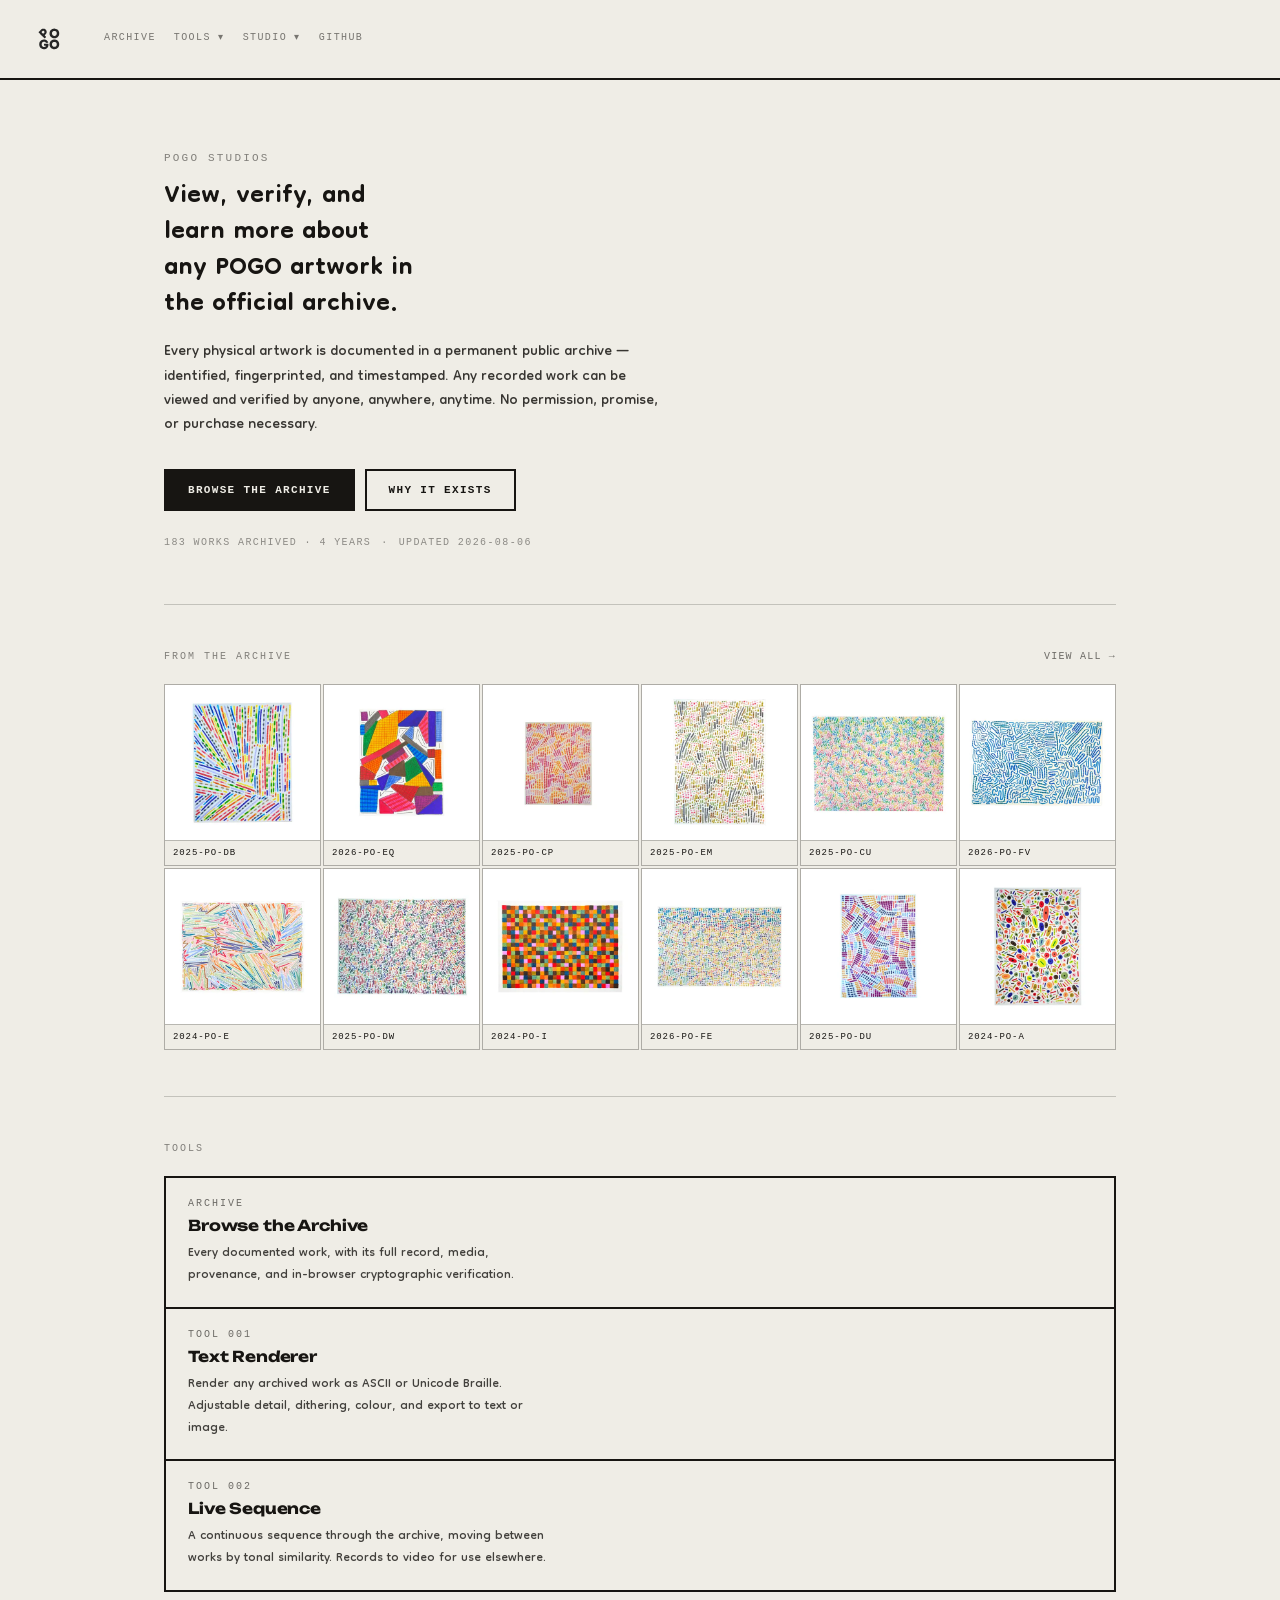
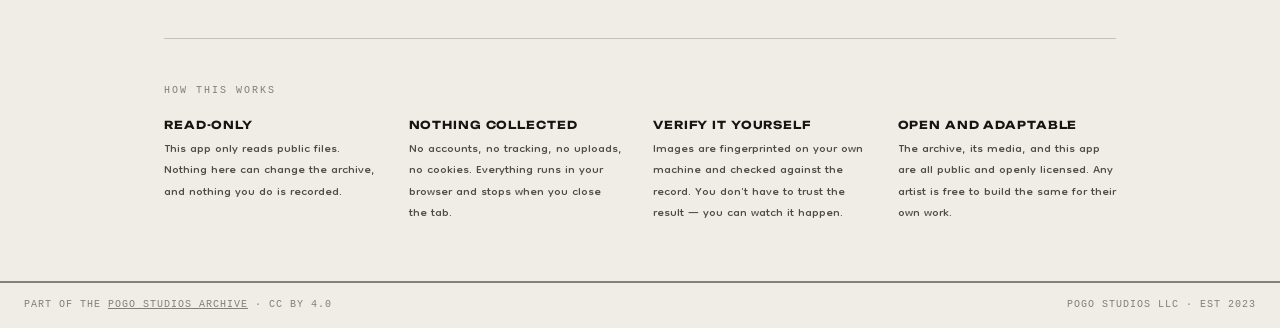
==== commit dc1828a6: "Navigation & Intro Updates Updated mobile intro splash and converted direct email contact to social " ====
--- a/index.html
+++ b/index.html
@@ -48,14 +48,14 @@
     background: #EFEDE6; border: 2px solid #171512; min-width: 172px; margin-top: 6px;
   }
   .navdrop.open .navmenu { display: block; }
-  .navmenu a, .navmenu .navcopy {
+  .navmenu a {
     display: block; width: 100%; text-align: left; padding: 10px 13px;
     font-family: inherit; font-size: 10px; letter-spacing: 0.12em;
     border: none; border-bottom: 1px solid rgba(128,128,128,0.35);
     background: none; color: inherit; opacity: 0.75; cursor: pointer;
   }
-  .navmenu a:last-child, .navmenu .navcopy:last-child { border-bottom: none; }
-  .navmenu a:hover, .navmenu .navcopy:hover { opacity: 1; background: rgba(128,128,128,0.16); }
+  .navmenu a:last-child { border-bottom: none; }
+  .navmenu a:hover { opacity: 1; background: rgba(128,128,128,0.16); }
 
   .navlinks a.here { opacity: 1; border-bottom-color: #171512; }
 
@@ -159,7 +159,7 @@
       flex-wrap: wrap; overflow: visible; gap: 10px 14px; max-width: 100%;
     }
     .navlinks a { white-space: nowrap; font-size: 9.5px; }
-    .navmenu a, .navmenu .navcopy { padding: 13px 14px; font-size: 11px; }
+    .navmenu a { padding: 13px 14px; font-size: 11px; }
     .navtrigger { font-size: 9.5px; }
     main { padding: 0 16px; }
     .intro { padding: 44px 0 38px; }
@@ -188,14 +188,11 @@
      The drawing radiates outward, so the motion pushes gently outward too. */
   .splash::before {
     content: ""; position: absolute; inset: 0;
-    background-image: url('splash-poster.webp');
+    background-image: url('splash.png');
     background-size: cover; background-position: center;
-  }
-  .splash img {
-    position: relative; width: 108px; height: auto;
-    padding: 26px; border-radius: 50%;
-    background: rgba(239,237,230,0.94);
-    box-shadow: 0 0 0 1px rgba(23,21,18,0.08), 0 8px 40px rgba(23,21,18,0.18);
+    /* pixel art: keep the squares crisp rather than smoothed */
+    image-rendering: pixelated;
+    image-rendering: crisp-edges;
   }
   .splash.gone { opacity: 0; pointer-events: none; }
 
@@ -231,7 +228,7 @@
 </style>
 </head>
 <body>
-<div class="splash" id="splash"><img src="pogo-mark.svg" alt="POGO Studios"></div>
+<div class="splash" id="splash"></div>
 
 <nav>
   <a class="mark" href="index.html"><img src="pogo-mark.svg" alt="POGO Studios"></a>
@@ -249,7 +246,7 @@
       <div class="navmenu">
         <a href="https://www.pogostudios.xyz" target="_blank" rel="noopener">STUDIO SITE</a>
         <a href="https://www.pogostudios.xyz/process" target="_blank" rel="noopener">PROCESS</a>
-        <button class="navcopy" type="button" data-copy="hello@pogostudios.xyz">CONTACT</button>
+        <a href="https://x.com/pogo_xyz" target="_blank" rel="noopener">POGO ON X</a>
       </div>
     </div>
     <a href="https://github.com/POGO-XYZ" target="_blank" rel="noopener">GITHUB</a>
@@ -395,20 +392,6 @@
     }
   });
 
-  // Contact: copy the studio address rather than opening a mail client
-  Array.prototype.forEach.call(document.querySelectorAll(".navcopy"), function (b) {
-    b.addEventListener("click", function (e) {
-      e.stopPropagation();
-      var text = b.getAttribute("data-copy");
-      var done = function (ok) {
-        b.textContent = ok ? "COPIED \u2713" : text;
-        setTimeout(function () { b.textContent = "CONTACT"; }, 1800);
-      };
-      if (navigator.clipboard && navigator.clipboard.writeText) {
-        navigator.clipboard.writeText(text).then(function () { done(true); }, function () { done(false); });
-      } else { done(false); }
-    });
-  });
 })();
 </script>
 <nav class="appbar">
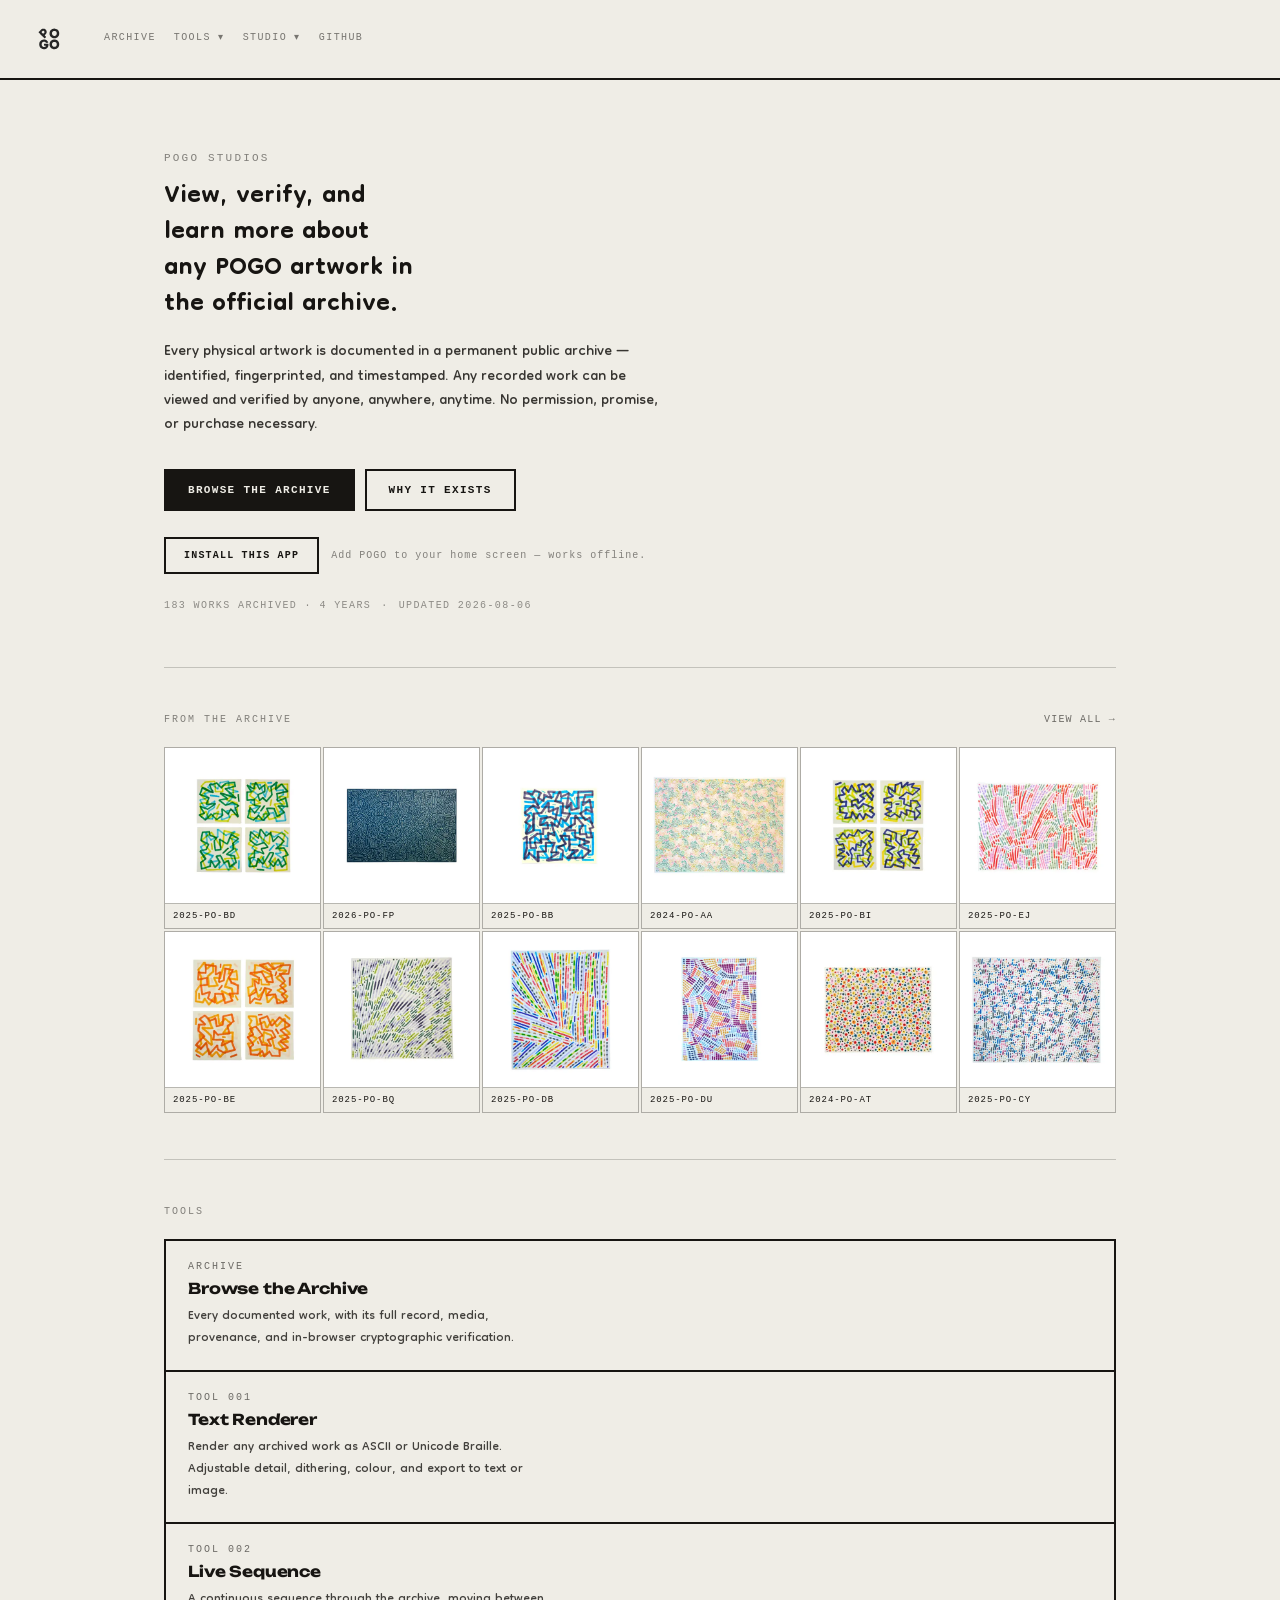
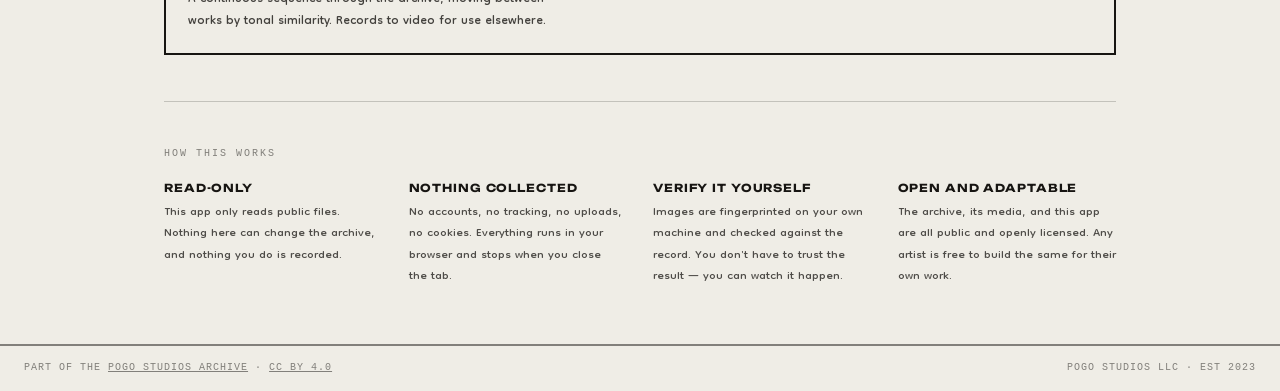
==== commit 47968232: "Mobile Experience & URL Updates App Easily installable Usable offline Migrating to app.pogostudios.x" ====
--- a/index.html
+++ b/index.html
@@ -7,6 +7,12 @@
 <meta name="description" content="A public, permanent record of physical artworks by POGO Studios, with tools for exploring and verifying them.">
 <link rel="icon" href="pogo-mark.svg" type="image/svg+xml">
 <link rel="stylesheet" href="fonts.css">
+<link rel="manifest" href="app.webmanifest">
+<meta name="theme-color" content="#EFEDE6">
+<meta name="apple-mobile-web-app-capable" content="yes">
+<meta name="apple-mobile-web-app-status-bar-style" content="default">
+<meta name="apple-mobile-web-app-title" content="POGO">
+<link rel="apple-touch-icon" href="icons/apple-touch-icon.png">
 <style>
   * { box-sizing: border-box; margin: 0; padding: 0; }
   body {
@@ -90,13 +96,29 @@
   .cta a.primary { background: #171512; color: #EFEDE6; }
   .cta a:hover { background: #171512; color: #EFEDE6; }
   .cta a.primary:hover { background: transparent; color: #171512; }
+  .install { margin-top: 26px; display: flex; align-items: center; gap: 12px; flex-wrap: wrap; }
+  .install button {
+    font-family: inherit; font-size: 10px; letter-spacing: 0.12em; font-weight: 700;
+    padding: 11px 18px; border: 2px solid #171512; background: transparent;
+    color: #171512; cursor: pointer;
+  }
+  .install button:hover { background: #171512; color: #EFEDE6; }
+  .installnote { font-size: 10px; letter-spacing: 0.1em; opacity: 0.5; }
   .stat {
     margin-top: 26px; font-size: 10px; letter-spacing: 0.14em; opacity: 0.45;
     display: flex; gap: 0 10px; flex-wrap: wrap;
   }
   .stat #statDate::before { content: "\00B7"; margin-right: 10px; }
   @media (max-width: 640px) {
-    .stat { flex-direction: column; gap: 4px; }
+    .install { margin-top: 26px; display: flex; align-items: center; gap: 12px; flex-wrap: wrap; }
+  .install button {
+    font-family: inherit; font-size: 10px; letter-spacing: 0.12em; font-weight: 700;
+    padding: 11px 18px; border: 2px solid #171512; background: transparent;
+    color: #171512; cursor: pointer;
+  }
+  .install button:hover { background: #171512; color: #EFEDE6; }
+  .installnote { font-size: 10px; letter-spacing: 0.1em; opacity: 0.5; }
+  .stat { flex-direction: column; gap: 4px; }
     .stat #statDate::before { content: none; }
   }
 
@@ -266,6 +288,10 @@
     <div class="cta">
       <a class="primary" href="archive.html">BROWSE THE ARCHIVE</a>
       <a href="https://www.pogostudios.xyz/writings/all-creation-testifies" target="_blank" rel="noopener">WHY IT EXISTS</a>
+    </div>
+    <div class="install" id="install" hidden>
+      <button id="installBtn">INSTALL THIS APP</button>
+      <span class="installnote">Add POGO to your home screen — works offline.</span>
     </div>
     <div class="stat" id="stat"><span id="statMain">&nbsp;</span><span id="statDate"></span></div>
   </section>
@@ -324,7 +350,8 @@
 </main>
 
 <footer>
-  <span>PART OF THE <a href="https://github.com/POGO-XYZ/POGO-ARCHIVE" target="_blank" rel="noopener">POGO STUDIOS ARCHIVE</a> · CC BY 4.0</span>
+  <span>PART OF THE <a href="https://github.com/POGO-XYZ/POGO-ARCHIVE" target="_blank" rel="noopener">POGO STUDIOS ARCHIVE</a> ·
+  <a href="https://creativecommons.org/licenses/by/4.0/" target="_blank" rel="noopener">CC BY 4.0</a></span>
   <span>POGO STUDIOS LLC · EST 2023</span>
 </footer>
 
@@ -332,6 +359,34 @@
 (function () {
   "use strict";
   var RAW = "https://raw.githubusercontent.com/POGO-XYZ/POGO-ARCHIVE/main/";
+
+  // Offer installation only when the browser says it's available
+  var deferred = null;
+  window.addEventListener("beforeinstallprompt", function (e) {
+    e.preventDefault();
+    deferred = e;
+    var box = document.getElementById("install");
+    if (box) box.hidden = false;
+  });
+  var ib = document.getElementById("installBtn");
+  if (ib) ib.addEventListener("click", function () {
+    if (!deferred) return;
+    deferred.prompt();
+    deferred.userChoice.then(function () {
+      deferred = null;
+      document.getElementById("install").hidden = true;
+    });
+  });
+  // iOS has no prompt API — tell people how instead
+  var isIOS = /iPad|iPhone|iPod/.test(navigator.userAgent);
+  var standalone = window.navigator.standalone || window.matchMedia("(display-mode: standalone)").matches;
+  if (isIOS && !standalone) {
+    var box = document.getElementById("install");
+    if (box) {
+      box.hidden = false;
+      box.innerHTML = '<span class="installnote">To install: tap Share, then Add to Home Screen.</span>';
+    }
+  }
 
   Promise.all([
     fetch("manifest.json", { cache: "no-cache" })
@@ -426,5 +481,14 @@
   });
 })();
 </script>
+
+<script>
+// Register the service worker so the app can be installed and used offline.
+if ("serviceWorker" in navigator) {
+  window.addEventListener("load", function () {
+    navigator.serviceWorker.register("sw.js").catch(function () {});
+  });
+}
+</script>
 </body>
 </html>
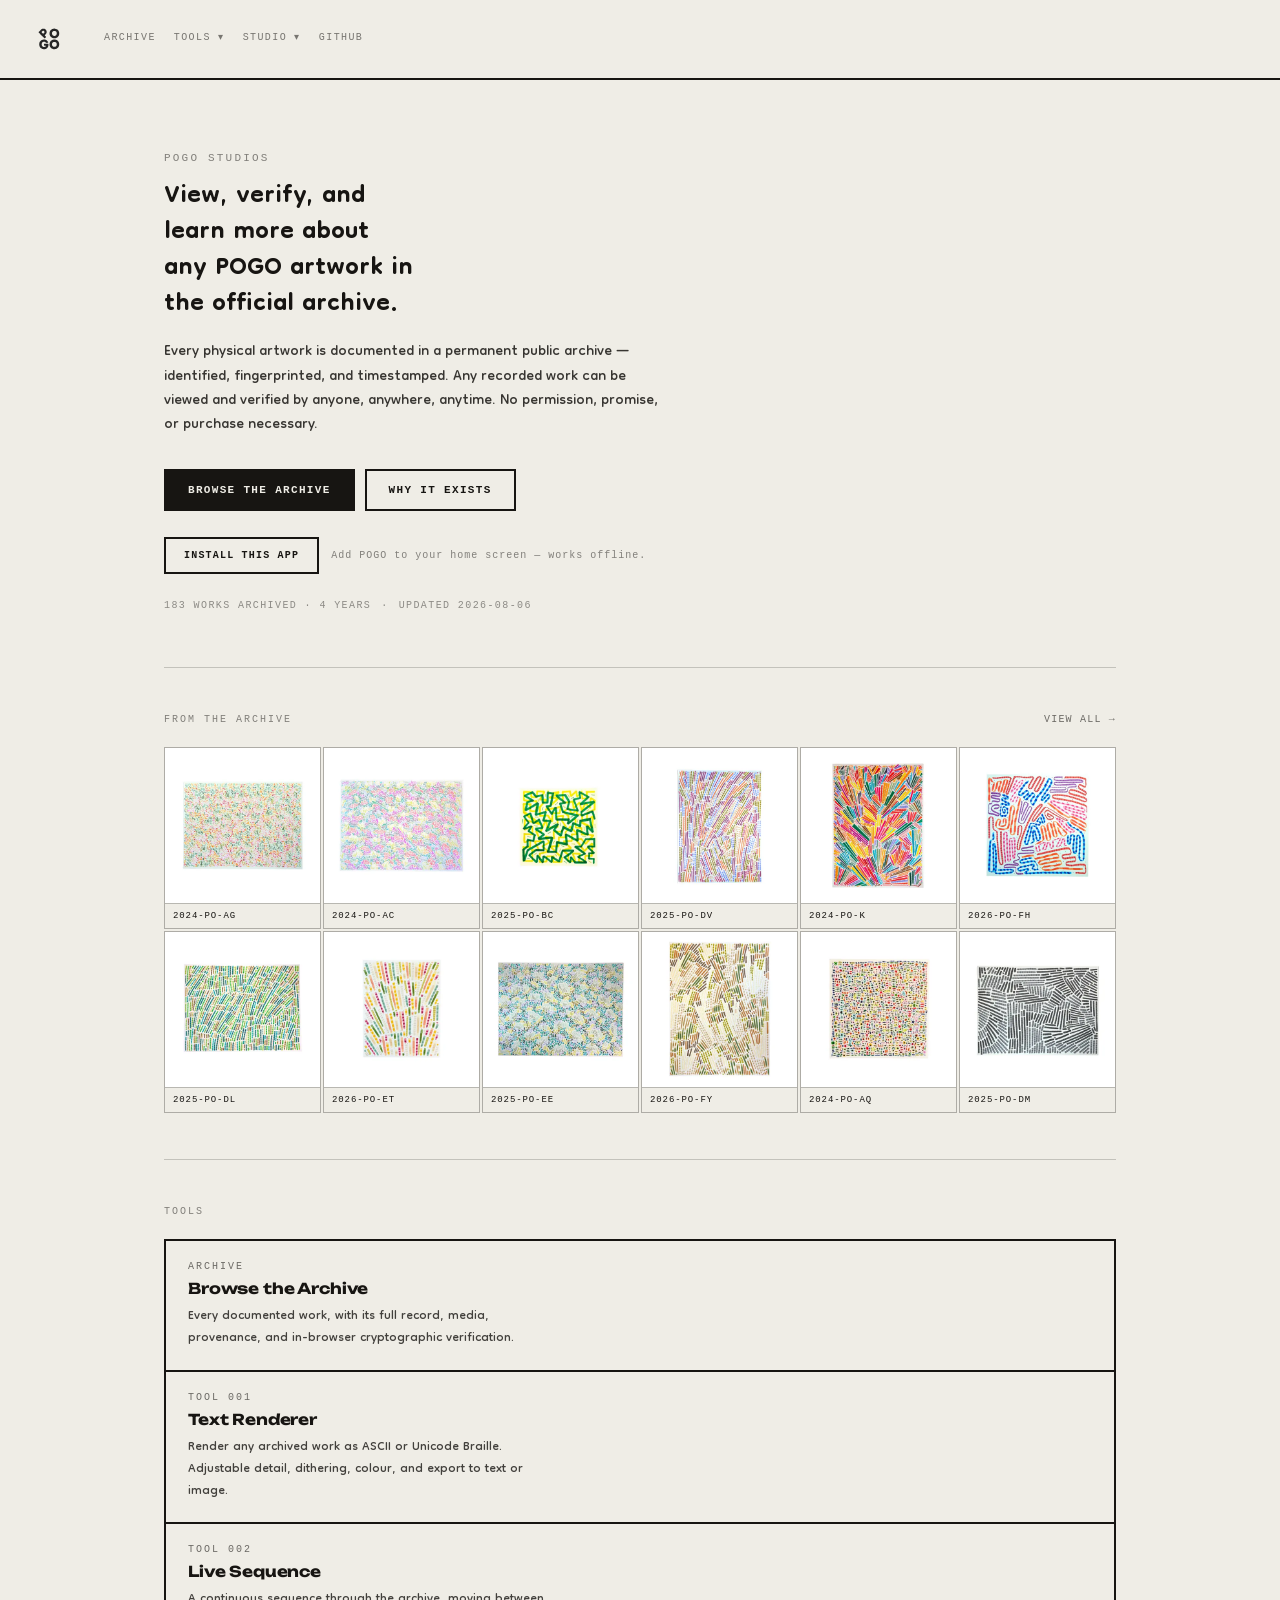
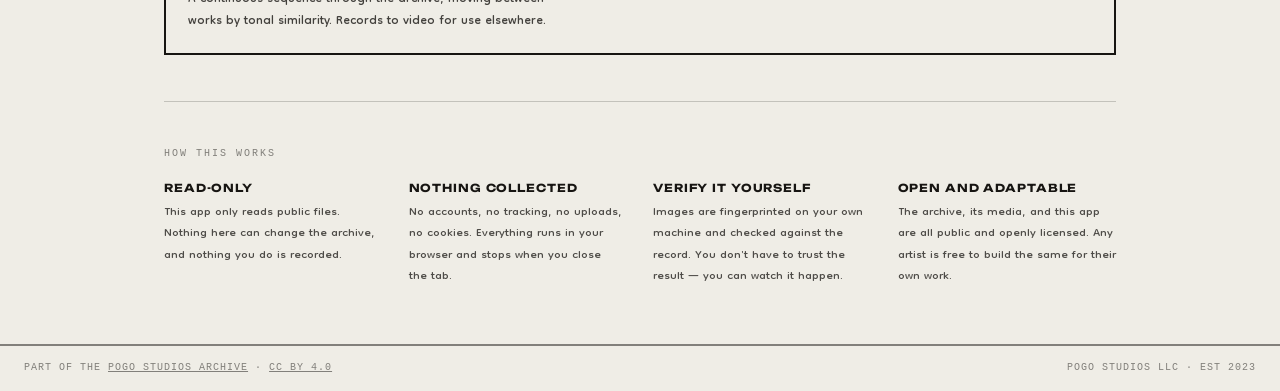
==== commit 273100b7: "Add installable app support, share metadata, and archive sorting App can now be installed to a home " ====
--- a/index.html
+++ b/index.html
@@ -3,10 +3,22 @@
 <head>
 <meta charset="UTF-8">
 <meta name="viewport" content="width=device-width, initial-scale=1.0">
-<title>POGO Studios — Archive & Tools</title>
-<meta name="description" content="A public, permanent record of physical artworks by POGO Studios, with tools for exploring and verifying them.">
+<title>POGO Studios Archive</title>
 <link rel="icon" href="pogo-mark.svg" type="image/svg+xml">
 <link rel="stylesheet" href="fonts.css">
+<meta property="og:site_name" content="POGO Studios">
+<meta property="og:title" content="POGO Studios Archive">
+<meta property="og:description" content="View, verify, and explore any POGO artwork in the official archive.">
+<meta property="og:type" content="website">
+<meta property="og:url" content="https://app.pogostudios.xyz/">
+<meta property="og:image" content="https://app.pogostudios.xyz/share-card.png">
+<meta property="og:image:width" content="1200">
+<meta property="og:image:height" content="630">
+<meta name="twitter:card" content="summary_large_image">
+<meta name="twitter:title" content="POGO Studios Archive">
+<meta name="twitter:description" content="View, verify, and explore any POGO artwork in the official archive.">
+<meta name="twitter:image" content="https://app.pogostudios.xyz/share-card.png">
+<meta name="description" content="View, verify, and explore any POGO artwork in the official archive.">
 <link rel="manifest" href="app.webmanifest">
 <meta name="theme-color" content="#EFEDE6">
 <meta name="apple-mobile-web-app-capable" content="yes">
